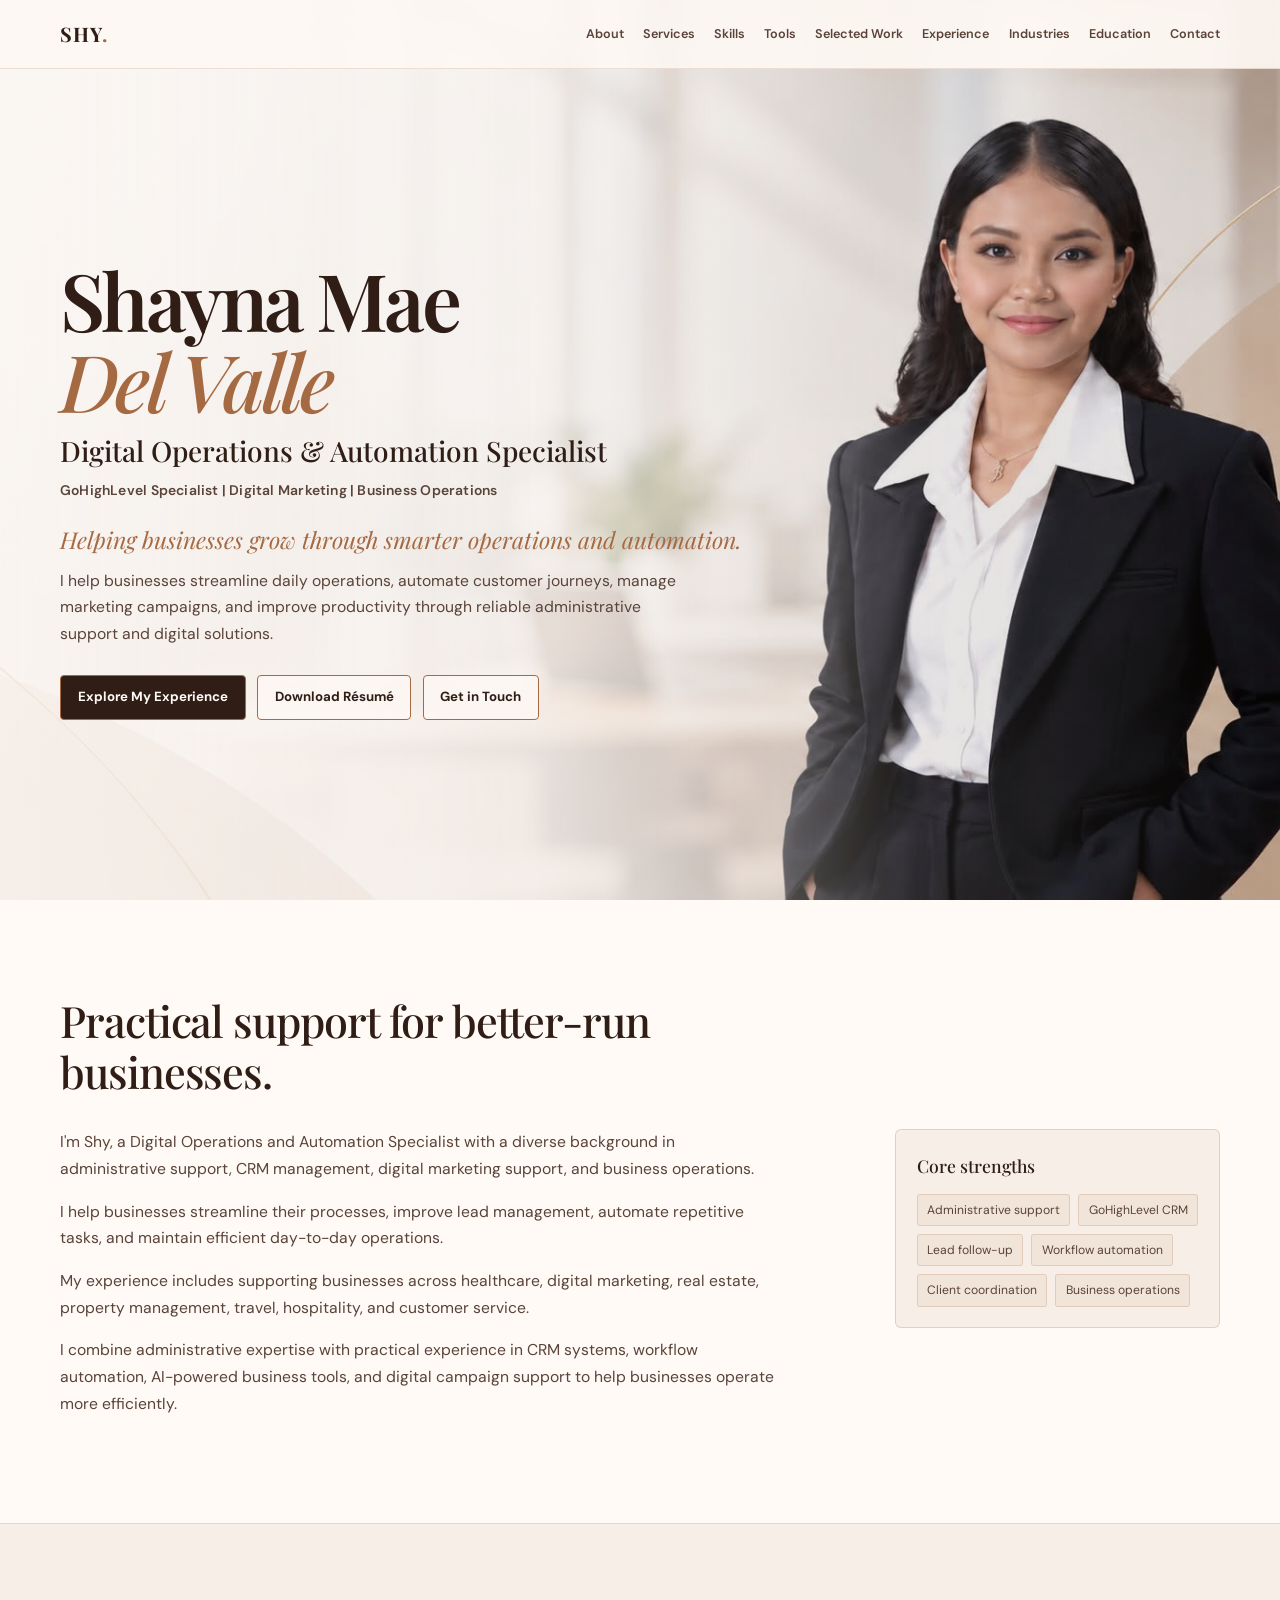
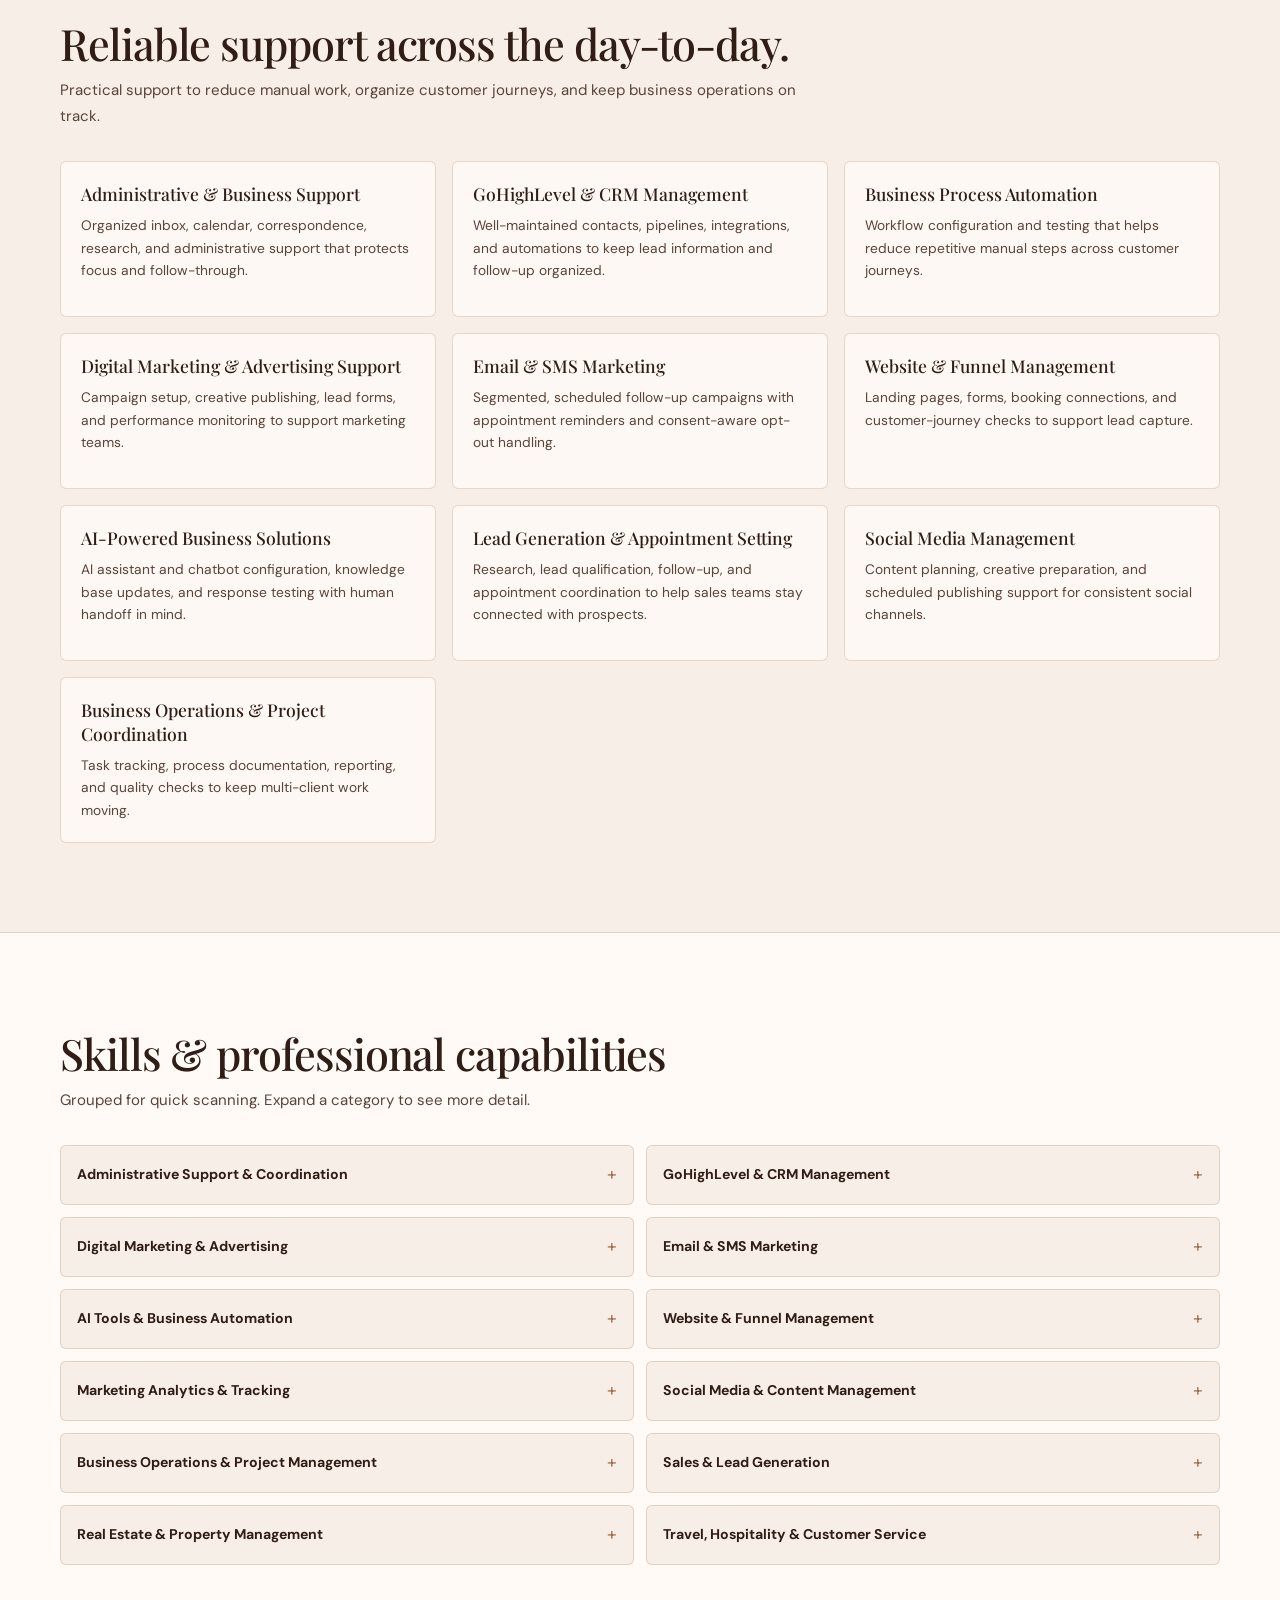
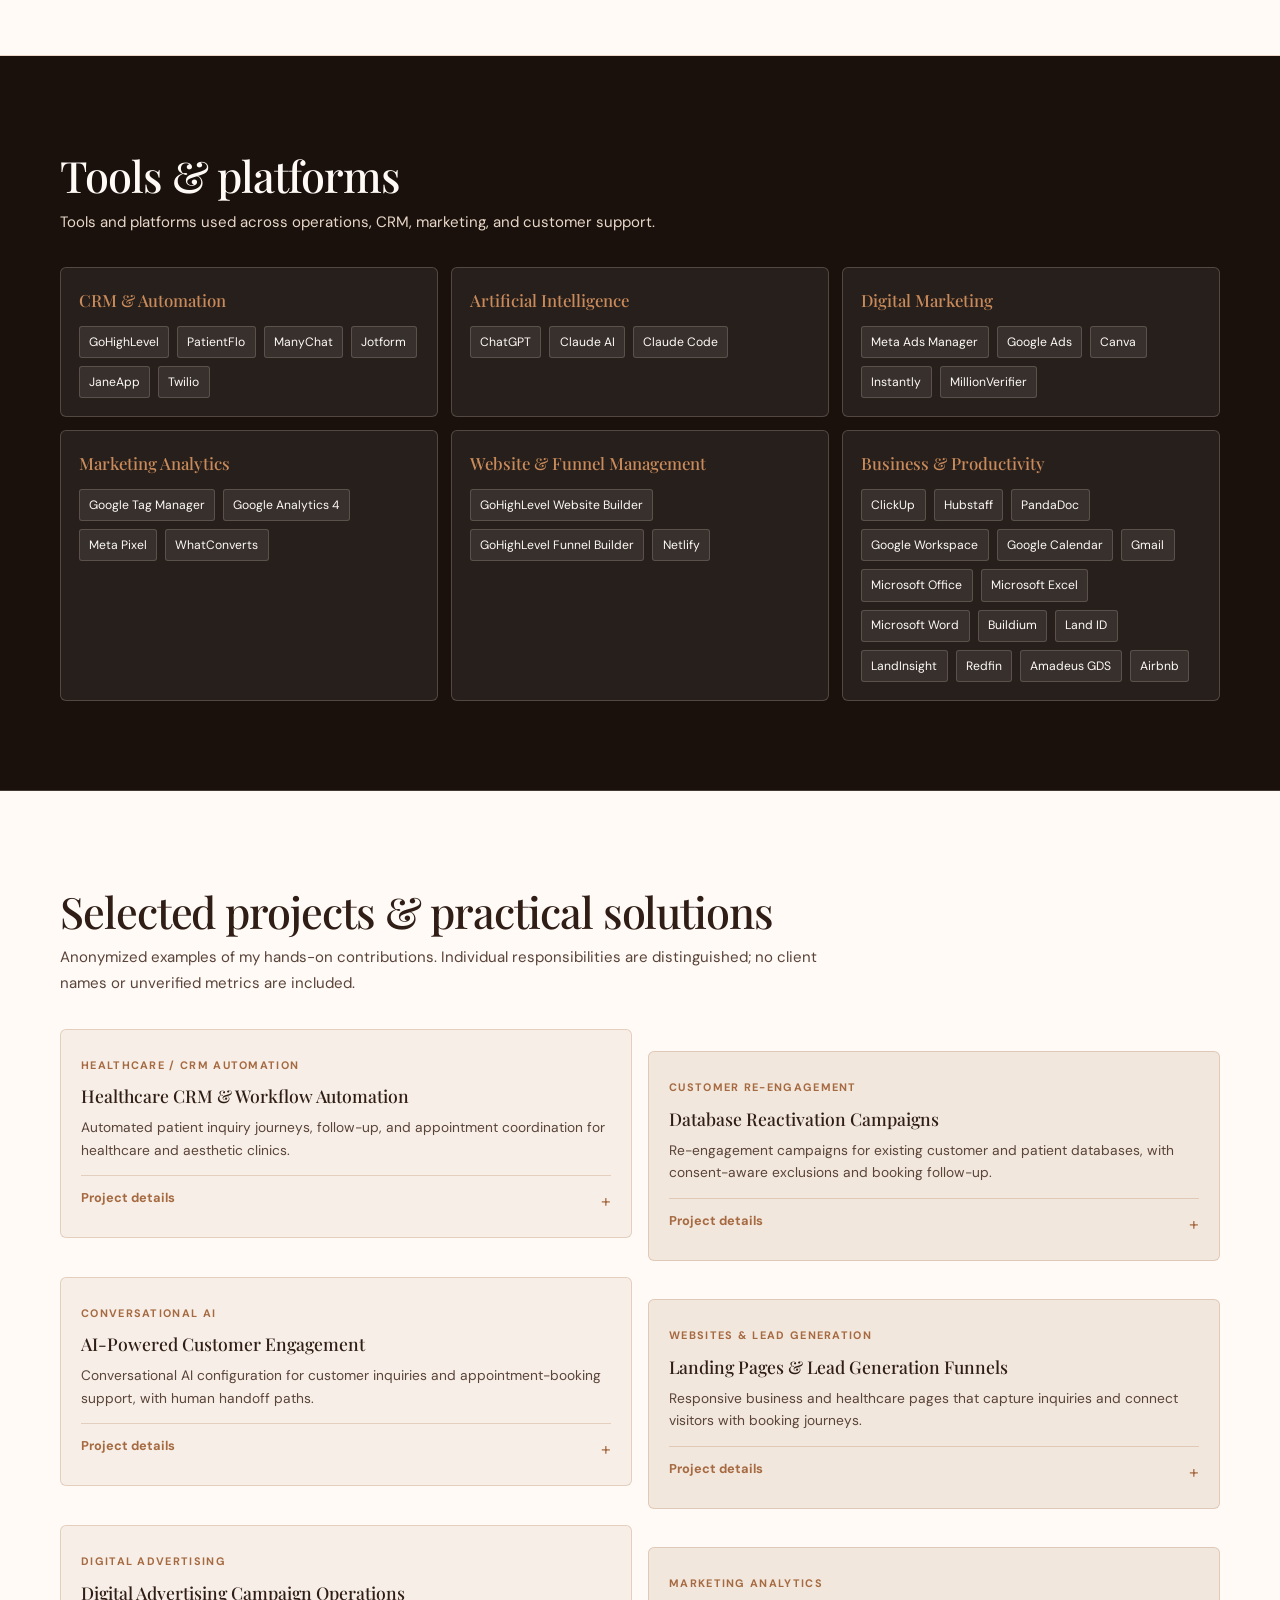
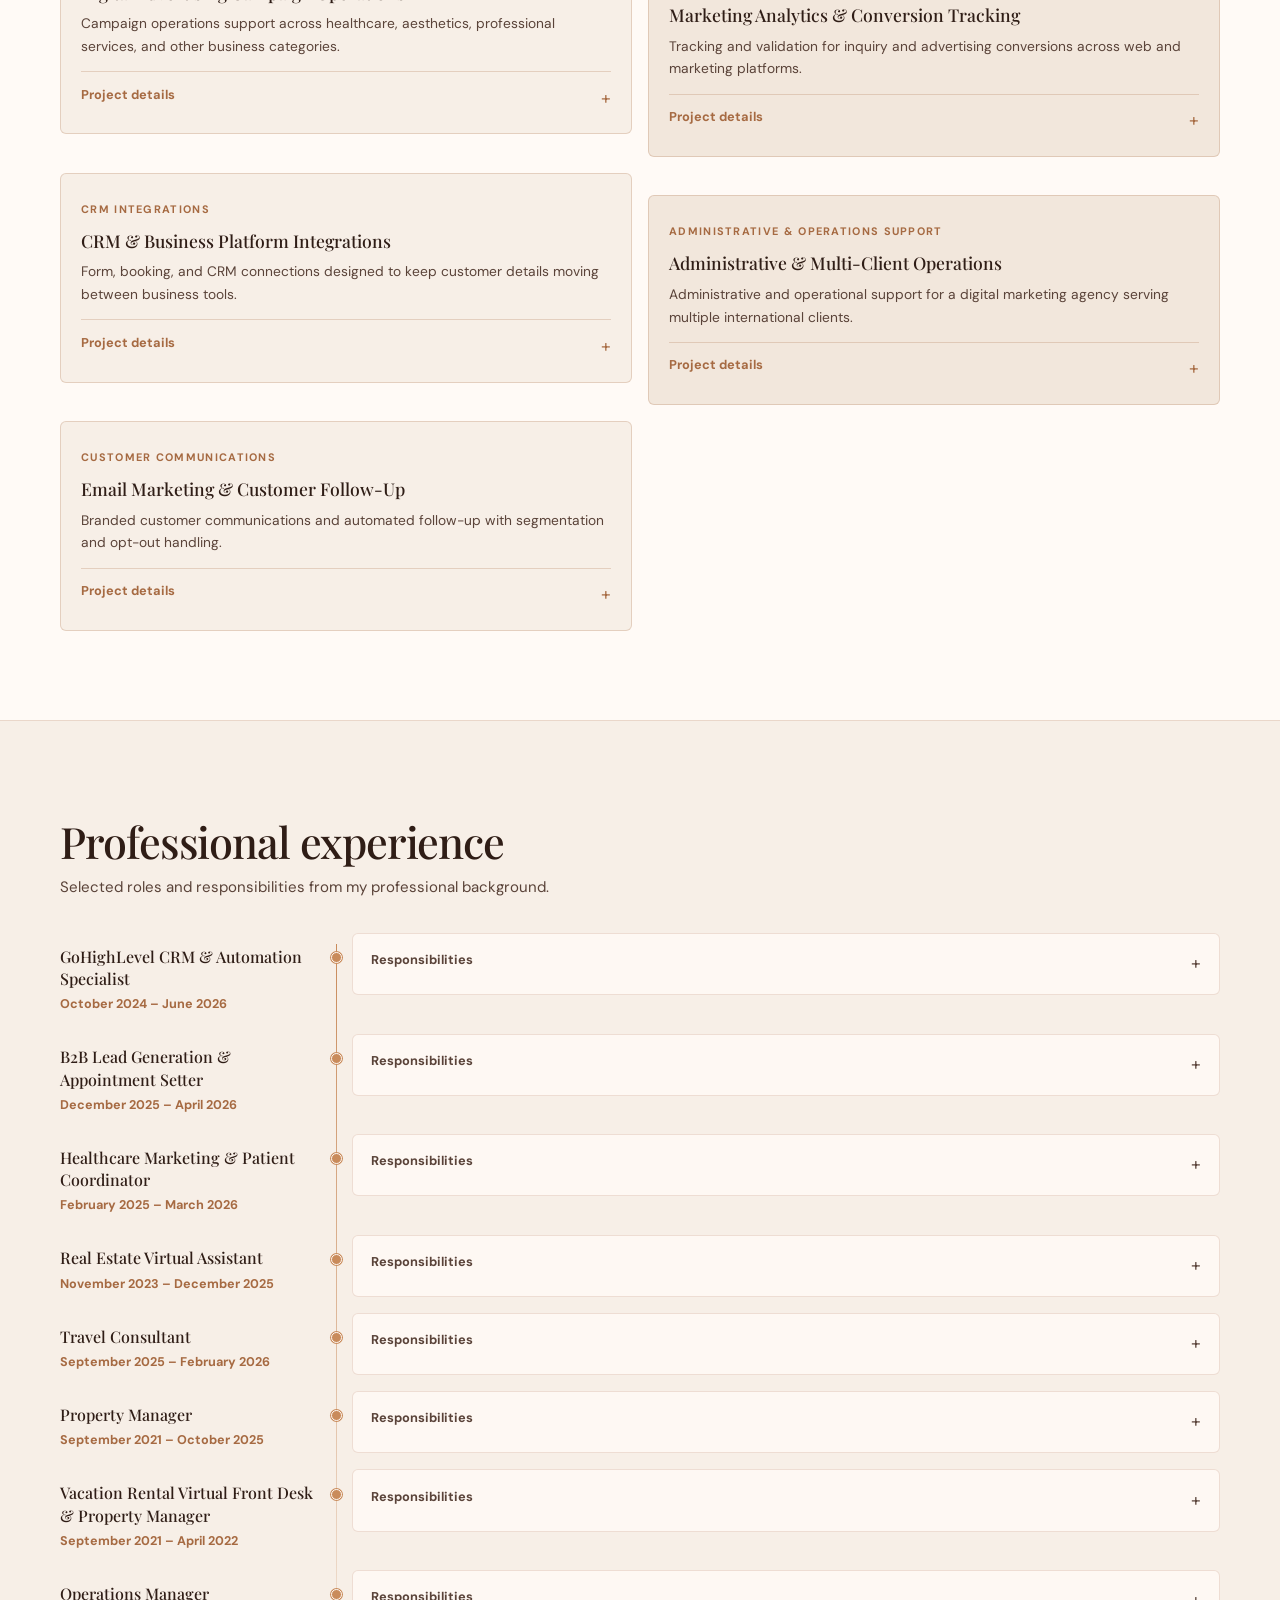
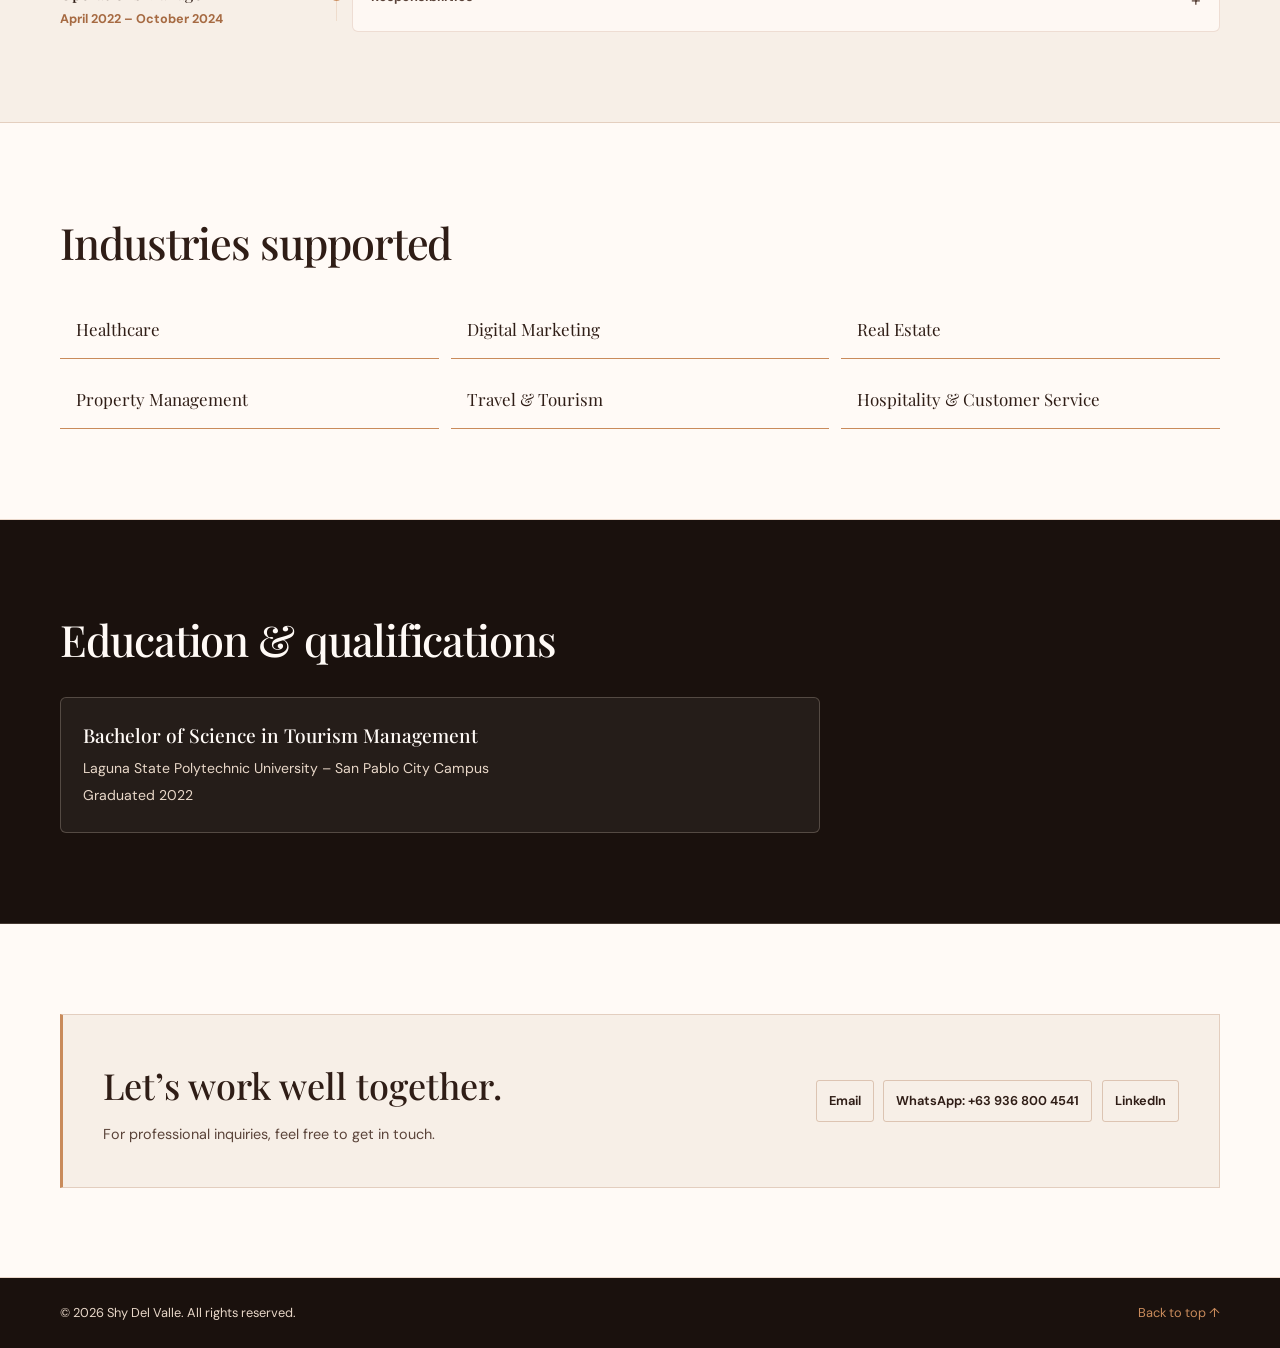
==== about.html @ bc43f256 "Add files via upload" ====
<!DOCTYPE html>
<html lang="en">
<head>
    <meta charset="UTF-8">
    <meta name="viewport" content="width=device-width, initial-scale=1.0">
    <title>About - Shayna Mae E. Del Valle</title>
    <meta http-equiv="refresh" content="0; url=index.html?from=about">
    <script>window.location.replace('index.html?from=about&t=' + Date.now());</script>
    <link rel="stylesheet" href="home.css">
    <link rel="stylesheet" href="https://cdnjs.cloudflare.com/ajax/libs/font-awesome/6.4.0/css/all.min.css">
</head>
<body>
    <!-- Background Pattern -->
    <div class="background-pattern"></div>

    <!-- Navigation Bar -->
    <nav class="navbar">
        <div class="nav-container">
            <div class="nav-logo">
                <i class="fas fa-briefcase"></i> Shayna Mae Del Valle
            </div>
            <ul class="nav-menu">
                <li><a href="index.html" class="nav-link">Home</a></li>
                <li><a href="about.html" class="nav-link active">About</a></li>
                <li><a href="skills.html" class="nav-link">Skills</a></li>
                <li><a href="education.html" class="nav-link">Education</a></li>
                <li><a href="work.html" class="nav-link">Work</a></li>
                <li><a href="experience.html" class="nav-link">Experience</a></li>
                <li><a href="contact.html" class="nav-link">Contact</a></li>
            </ul>
        </div>
    </nav>

    <!-- ===== ABOUT SECTION ===== -->
    <section class="about page-section">
        <div class="container">
            <div class="section-header">
                <h2>About Me</h2>
                <p class="section-subtitle">Professional Background & Expertise</p>
            </div>

            <div class="about-content">
                <div class="about-text">
                    <p class="about-intro">
                        Highly organized and results-driven Virtual Assistant with <strong>6+ years of experience</strong> supporting businesses across multiple industries. I specialize in administrative support, lead generation, appointment setting, CRM management, customer service, and workflow automation.
                    </p>
                    
                    <div class="about-details">
                        <h3>Industries & Experience</h3>
                        <ul class="industries-list">
                            <li><i class="fas fa-check"></i> Healthcare</li>
                            <li><i class="fas fa-check"></i> Real Estate</li>
                            <li><i class="fas fa-check"></i> Marketing</li>
                            <li><i class="fas fa-check"></i> Property Management</li>
                            <li><i class="fas fa-check"></i> Travel & Tourism</li>
                        </ul>

                        <h3>Core Strengths</h3>
                        <ul class="strengths-list">
                            <li><i class="fas fa-star"></i> Administrative Support & Organization</li>
                            <li><i class="fas fa-star"></i> Lead Generation & Appointment Setting</li>
                            <li><i class="fas fa-star"></i> CRM Management & Database Administration</li>
                            <li><i class="fas fa-star"></i> Workflow Automation & Process Optimization</li>
                            <li><i class="fas fa-star"></i> Customer Service & Client Coordination</li>
                            <li><i class="fas fa-star"></i> Project Management & Timelines</li>
                        </ul>
                    </div>

                    <p class="about-closing">
                        Skilled at managing multiple projects simultaneously, maintaining accurate records, and providing exceptional client support in fast-paced remote environments. I'm dedicated to helping businesses streamline operations and achieve their goals.
                    </p>
                </div>
            </div>
        </div>
    </section>

    <script>
        // Set active nav link based on current page
        function setActiveNav() {
            const currentPage = window.location.pathname.split('/').pop();
            document.querySelectorAll('.nav-link').forEach(link => {
                link.classList.remove('active');
                if (link.getAttribute('href') === currentPage) {
                    link.classList.add('active');
                }
            });
        }
        setActiveNav();
    </script>
</body>
</html>
---- home.css ----
/* ===== Global Styles ===== */
:root {
    --brown: #a66a42;
    --brown-soft: #c98b5b;
    --dark-brown: #2f1d16;
    --dark-brown-deep: #1a110d;
    --panel: rgba(47, 29, 22, 0.84);
    --panel-light: rgba(71, 45, 35, 0.8);
    --white: #ffffff;
    --text: #fffaf6;
    --muted: #e8d7c8;
    --line: rgba(201, 139, 91, 0.35);
    --text-dark: #2c1d17;
    --text-soft: #5a4339;
}

* {
    margin: 0;
    padding: 0;
    box-sizing: border-box;
}

html {
    scroll-behavior: smooth;
}

body {
    font-family: 'Segoe UI', Tahoma, Geneva, Verdana, sans-serif;
    background-color: var(--dark-brown-deep);
    color: var(--text);
    overflow-x: hidden;
    min-height: 100vh;
    position: relative;
    isolation: isolate;
}

body::before {
    content: '';
    position: fixed;
    inset: 0;
    z-index: -1;
    pointer-events: none;
    background-image: linear-gradient(rgba(32, 20, 16, 0.45), rgba(32, 20, 16, 0.45)), url('images/VA PIC.png');
    background-repeat: no-repeat, no-repeat;
    background-position: center center, center center;
    background-size: cover, cover;
}

.container {
    max-width: 1200px;
    margin: 0 auto;
    padding: 0 2rem;
}

/* ===== Section Header ===== */
.section-header {
    text-align: center;
    margin-bottom: 3rem;
}

.section-header h2 {
    font-size: 2.5rem;
    color: var(--text-dark);
    margin-bottom: 0.5rem;
    font-weight: 700;
}

.section-kicker {
    display: block;
    margin-bottom: 0.65rem;
    color: var(--brown);
    font-size: 0.78rem;
    font-weight: 700;
    line-height: 1;
    text-transform: uppercase;
}

.section-subtitle {
    font-size: 1.1rem;
    color: var(--text-soft);
    font-weight: 400;
}

/* ===== Hero Section ===== */
.hero {
    min-height: 100vh;
    display: flex;
    align-items: center;
    justify-content: center;
    padding: 6rem 2rem 2rem;
    position: relative;
}

.hero-container {
    max-width: 1200px;
    width: 100%;
    position: relative;
    display: grid;
    grid-template-columns: 1fr 1fr;
    gap: 4rem;
    align-items: center;
}

.hero-content {
    display: flex;
    flex-direction: column;
    gap: 1.5rem;
}

.hero-content h2 {
    font-size: 4.3rem;
    color: var(--white);
    font-weight: 500;
}

.hero-content h1 {
    font-size: 6.2rem;
    font-weight: 700;
    line-height: 1.15;
    color: var(--white);
}

.job-title {
    font-size: 3.5rem;
    color: var(--brown-soft);
    font-family: Georgia, 'Times New Roman', serif;
    font-weight: 700;
    letter-spacing: 0.01em;
    margin-top: -0.5rem;
}

.highlight {
    color: #472604;
}

.subtitle {
    font-size: 2.4rem;
    color: var(--muted);
    font-family: Georgia, 'Times New Roman', serif;
    font-weight: 500;
    line-height: 1.55;
}

.highlight-text {
    color: var(--white);
    font-weight: 600;
}

/* ===== Button ===== */
.btn-about {
    padding: 0.9rem 2.5rem;
    background: var(--brown);
    color: var(--white);
    border: none;
    border-radius: 50px;
    font-size: 1rem;
    font-weight: 600;
    cursor: pointer;
    width: fit-content;
    transition: all 0.3s ease;
    box-shadow: 0 4px 15px rgba(79, 50, 36, 0.25);
}

.btn-about:hover {
    background: var(--dark-brown);
    transform: translateY(-3px);
    box-shadow: 0 6px 20px rgba(79, 50, 36, 0.35);
}

.btn-about::after {
    content: ' \2192';
    margin-left: 0.5rem;
}

.btn-submit {
    padding: 0.9rem 2.5rem;
    background: var(--brown);
    color: var(--white);
    border: none;
    border-radius: 50px;
    font-size: 1rem;
    font-weight: 600;
    cursor: pointer;
    transition: all 0.3s ease;
    box-shadow: 0 4px 15px rgba(79, 50, 36, 0.25);
    width: 100%;
}

.btn-submit:hover {
    background: var(--dark-brown);
    transform: translateY(-3px);
    box-shadow: 0 6px 20px rgba(79, 50, 36, 0.35);
}

/* ===== Social Links ===== */
.social-links {
    display: flex;
    align-items: center;
    justify-content: center;
    gap: 1.25rem;
}

.social-icon {
    width: 4rem;
    height: 4rem;
    background: var(--brown);
    border: 1px solid var(--brown-soft);
    border-radius: 50%;
    display: flex;
    align-items: center;
    justify-content: center;
    color: var(--white);
    text-decoration: none;
    transition: transform 0.2s ease, background-color 0.2s ease, box-shadow 0.2s ease;
    font-size: 1.4rem;
    box-shadow: 0 4px 14px rgba(47, 29, 22, 0.2);
}

.social-icon:hover {
    color: var(--white);
    background: var(--dark-brown);
    transform: translateY(-2px) scale(1.06);
    box-shadow: 0 7px 18px rgba(47, 29, 22, 0.3);
}

.social-icon:focus-visible {
    outline: 3px solid var(--brown-soft);
    outline-offset: 4px;
}

.hero-content h2,
.hero-content h1,
.subtitle {
    color: var(--text);
}

.job-title {
    color: #472604;
}

.highlight-text {
    color: var(--white);
}

.btn-about,
.btn-submit {
    background: var(--brown);
}

.btn-about:hover,
.btn-submit:hover {
    background: var(--dark-brown);
}

@keyframes hero-text-reveal {
    from {
        opacity: 0;
        transform: translateY(14px);
    }

    to {
        opacity: 1;
        transform: translateY(0);
    }
}

.hero-content > * {
    animation: hero-text-reveal 0.55s ease both;
}

.hero-content > *:nth-child(2) { animation-delay: 0.06s; }
.hero-content > *:nth-child(3) { animation-delay: 0.12s; }
.hero-content > *:nth-child(4) { animation-delay: 0.18s; }
.hero-content > *:nth-child(5) { animation-delay: 0.24s; }
.hero-content > *:nth-child(6) { animation-delay: 0.3s; }

.motion-ready .reveal-item {
    opacity: 0;
    transform: translateY(14px);
    transition: opacity 0.48s ease, transform 0.48s ease;
    transition-delay: var(--reveal-delay, 0ms);
}

.motion-ready .reveal-item.is-visible {
    opacity: 1;
    transform: translateY(0);
}

/* ===== Page Section Styling ===== */
.page-section {
    padding-top: 8rem;
    padding-bottom: 5rem;
}

/* ===== About Section ===== */
.about {
    padding: 5rem 0;
    background-color: #fff;
}

.about-content {
    display: grid;
    grid-template-columns: 1fr;
}

.about-text p {
    font-size: 1.05rem;
    line-height: 1.8;
    color: #555;
    margin-bottom: 1.5rem;
}

.about-intro {
    font-size: 1.15rem !important;
    color: #333 !important;
    font-weight: 500 !important;
}

.about-details h3 {
    font-size: 1.3rem;
    color: #333;
    margin-bottom: 1rem;
    margin-top: 1.5rem;
    font-weight: 600;
}

.industries-list,
.strengths-list {
    list-style: none;
    display: grid;
    grid-template-columns: repeat(auto-fit, minmax(250px, 1fr));
    gap: 1rem;
}

.industries-list li,
.strengths-list li {
    font-size: 1rem;
    color: #555;
    display: flex;
    align-items: center;
    gap: 0.75rem;
}

.industries-list i,
.strengths-list i {
    color: #6366f1;
    font-size: 1.1rem;
}

.about-closing {
    font-size: 1.05rem !important;
    color: #555 !important;
    margin-top: 1.5rem !important;
}

/* ===== Skills Section ===== */
.skills {
    padding: 5rem 0;
    background-color: #f8f9fa;
}

.skills-grid {
    display: grid;
    grid-template-columns: repeat(auto-fit, minmax(280px, 1fr));
    gap: 2rem;
}

.skill-card {
    background: white;
    padding: 2rem;
    border-radius: 10px;
    box-shadow: 0 4px 15px rgba(0, 0, 0, 0.08);
    transition: all 0.3s ease;
    text-align: center;
}

.skill-card:hover {
    transform: translateY(-5px);
    box-shadow: 0 8px 25px rgba(0, 0, 0, 0.15);
}

.skill-icon {
    font-size: 3rem;
    color: #6366f1;
    margin-bottom: 1rem;
}

.skill-card h3 {
    font-size: 1.2rem;
    color: #333;
    margin-bottom: 1rem;
    font-weight: 600;
}

.skill-card ul {
    list-style: none;
    text-align: left;
}

.skill-card li {
    font-size: 0.95rem;
    color: #666;
    padding: 0.4rem 0;
    border-bottom: 1px solid #e0e0e0;
}

.skill-card li:last-child {
    border-bottom: none;
}

/* ===== Education Section ===== */
.education {
    padding: 5rem 0;
    background-color: #fff;
}

.education-content {
    display: grid;
    grid-template-columns: 1fr;
    gap: 2rem;
}

.education-card {
    background: linear-gradient(135deg, #f5f7ff 0%, #fff 100%);
    padding: 2.5rem;
    border-radius: 10px;
    border-left: 5px solid #6366f1;
    box-shadow: 0 4px 15px rgba(0, 0, 0, 0.08);
    display: flex;
    gap: 2rem;
    align-items: flex-start;
}

.education-icon {
    font-size: 3rem;
    color: #6366f1;
    min-width: 60px;
    text-align: center;
}

.education-details h3 {
    font-size: 1.3rem;
    color: #333;
    margin-bottom: 0.5rem;
    font-weight: 600;
}

.education-institution {
    font-size: 1rem;
    color: #6366f1;
    font-weight: 500;
    margin-bottom: 0.3rem;
}

.education-year {
    font-size: 0.95rem;
    color: #999;
    font-style: italic;
}

/* ===== Work Section ===== */
.work {
    padding: 5rem 0;
    background-color: #f8f9fa;
}

.work-grid {
    display: grid;
    grid-template-columns: repeat(auto-fit, minmax(280px, 1fr));
    gap: 2rem;
}

.work-card {
    background: white;
    padding: 2rem;
    border-radius: 10px;
    box-shadow: 0 4px 15px rgba(0, 0, 0, 0.08);
    transition: all 0.3s ease;
    text-align: center;
}

.work-card:hover {
    transform: translateY(-5px);
    box-shadow: 0 8px 25px rgba(0, 0, 0, 0.15);
    border-top: 4px solid #6366f1;
}

.work-icon {
    font-size: 3rem;
    color: #ff9500;
    margin-bottom: 1rem;
}

.work-card h3 {
    font-size: 1.2rem;
    color: #333;
    margin-bottom: 1rem;
    font-weight: 600;
}

.work-card p {
    font-size: 0.95rem;
    color: #666;
    line-height: 1.6;
}

/* ===== Experience Section ===== */
.experience {
    padding: 5rem 0;
    background-color: #fff;
}

.timeline {
    position: relative;
    padding: 0;
}

.timeline::before {
    content: '';
    position: absolute;
    left: 50%;
    transform: translateX(-50%);
    width: 4px;
    height: 100%;
    background: linear-gradient(180deg, #6366f1 0%, #ff9500 100%);
    border-radius: 2px;
}

.timeline-item {
    margin-bottom: 2rem;
    display: grid;
    grid-template-columns: 1fr 1fr;
    gap: 2rem;
    position: relative;
}

.timeline-item:nth-child(even) .timeline-content {
    grid-column: 1;
}

.timeline-item:nth-child(odd) .timeline-content {
    grid-column: 2;
}

.timeline-marker {
    position: absolute;
    left: 50%;
    transform: translateX(-50%);
    width: 20px;
    height: 20px;
    background: white;
    border: 4px solid #6366f1;
    border-radius: 50%;
    top: 0;
    z-index: 10;
}

.timeline-content {
    padding: 1.5rem;
    background: #f8f9fa;
    border-radius: 8px;
    box-shadow: 0 4px 15px rgba(0, 0, 0, 0.08);
}

.timeline-content h3 {
    font-size: 1.2rem;
    color: #333;
    margin-bottom: 0.3rem;
    font-weight: 600;
}

.timeline-date {
    font-size: 0.9rem;
    color: #6366f1;
    font-weight: 600;
    margin-bottom: 1rem;
}

.timeline-content ul {
    list-style: none;
}

.timeline-content li {
    font-size: 0.95rem;
    color: #666;
    padding: 0.4rem 0 0.4rem 1.5rem;
    position: relative;
}

.timeline-content li::before {
    content: '\2022';
    position: absolute;
    left: 0;
    color: #6366f1;
    font-weight: bold;
}

/* ===== Contact Section ===== */
.contact {
    padding: 5rem 0;
    background-color: #f8f9fa;
}

.contact .section-header {
    max-width: 38rem;
    margin: 0 auto 2rem;
}

.contact-links {
    display: grid;
    gap: 1.5rem;
    max-width: 35rem;
    margin: 0 auto;
}

.contact-phone {
    display: grid;
    grid-template-columns: 3.25rem minmax(0, 1fr) auto;
    align-items: center;
    gap: 1rem;
    padding: 1rem 1.2rem;
    color: var(--text-dark);
    text-decoration: none;
    background: var(--white);
    border: 1px solid rgba(82, 53, 39, 0.16);
    border-radius: 0.5rem;
    transition: transform 0.2s ease, box-shadow 0.2s ease, border-color 0.2s ease;
}

.contact-phone:hover {
    transform: translateY(-2px);
    border-color: var(--brown-soft);
    box-shadow: 0 8px 22px rgba(47, 29, 22, 0.1);
}

.contact-phone:focus-visible {
    outline: 3px solid var(--brown-soft);
    outline-offset: 3px;
}

.contact-phone-icon {
    width: 3.25rem;
    height: 3.25rem;
    display: grid;
    place-items: center;
    color: var(--brown);
    background: rgba(166, 106, 66, 0.12);
    border-radius: 50%;
    font-size: 1.2rem;
}

.contact-phone-copy {
    display: grid;
    gap: 0.25rem;
    min-width: 0;
}

.contact-label {
    color: var(--text-soft);
    font-size: 0.82rem;
}

.contact-phone-copy strong {
    font-size: 1.15rem;
    overflow-wrap: anywhere;
}

.contact-phone-arrow {
    color: var(--brown);
}

.contact-links .social-links {
    gap: 1rem;
}

.contact-content {
    display: grid;
    grid-template-columns: 1fr 1fr;
    gap: 3rem;
}

.contact-info {
    display: flex;
    flex-direction: column;
    gap: 2rem;
}

.contact-item {
    display: flex;
    gap: 1.5rem;
    align-items: flex-start;
}

.contact-icon {
    font-size: 2rem;
    color: #6366f1;
    min-width: 50px;
    text-align: center;
}

.contact-details h3 {
    font-size: 1.1rem;
    color: #333;
    margin-bottom: 0.3rem;
    font-weight: 600;
}

.contact-details a,
.contact-details p {
    font-size: 0.95rem;
    color: #666;
    text-decoration: none;
    transition: color 0.3s ease;
}

.contact-details a:hover {
    color: #6366f1;
}

.contact-form h3 {
    font-size: 1.3rem;
    color: #333;
    margin-bottom: 1.5rem;
    font-weight: 600;
}

.form-group {
    margin-bottom: 1.5rem;
}

.form-group input,
.form-group textarea {
    width: 100%;
    padding: 0.9rem;
    border: 2px solid #e0e0e0;
    border-radius: 8px;
    font-size: 0.95rem;
    font-family: inherit;
    transition: border-color 0.3s ease;
}

.form-group input:focus,
.form-group textarea:focus {
    outline: none;
    border-color: #6366f1;
}

.form-group textarea {
    resize: vertical;
}

/* ===== Responsive Design ===== */
@media (max-width: 768px) {
    body {
        background-color: var(--dark-brown-deep);
    }

    body::before {
        background-position: center center, 74% center;
    }

    .hero-container {
        grid-template-columns: 1fr;
        gap: 2rem;
        padding-top: 3rem;
    }

    .hero-content h1 {
        font-size: 2.5rem;
    }

    .hero-content h2 {
        font-size: 1.5rem;
    }

    .job-title {
        font-size: 1.2rem;
    }

    .subtitle {
        font-size: 1rem;
    }

    .section-header h2 {
        font-size: 2rem;
    }

    .skills-grid {
        grid-template-columns: 1fr;
    }

    .work-grid {
        grid-template-columns: 1fr;
    }

    .timeline::before {
        left: 20px;
    }

    .timeline-item {
        grid-template-columns: 1fr;
    }

    .timeline-item .timeline-content {
        grid-column: 1;
        margin-left: 50px;
    }

    .timeline-marker {
        left: 20px;
    }

    .contact-content {
        grid-template-columns: 1fr;
    }
}

@media (max-width: 480px) {
    .hero {
        align-items: flex-end;
        min-height: 100svh;
        padding: 10rem 1rem 2rem;
    }

    .hero-content h1 {
        font-size: 2rem;
    }

    .hero-content h2 {
        font-size: 1.2rem;
    }

    .job-title {
        font-size: 1rem;
    }

    .subtitle {
        font-size: 0.95rem;
    }

    .btn-about {
        padding: 0.7rem 1.8rem;
        font-size: 0.9rem;
    }

    .container {
        padding: 0 1rem;
    }

    .section-header h2 {
        font-size: 1.7rem;
    }

    .section-header {
        margin-bottom: 2rem;
    }

    .skill-card,
    .work-card {
        padding: 1.5rem;
    }

    .education-card {
        flex-direction: column;
        padding: 1.5rem;
    }
}

/* ===== Shared Home Palette ===== */
.about,
.skills,
.education,
.work,
.experience,
.contact {
    background: linear-gradient(135deg, rgba(255, 255, 255, 0.96), rgba(246, 238, 230, 0.94));
    min-height: 100vh;
}

.section-header h2,
.about-details h3,
.skill-card h3,
.education-details h3,
.work-card h3,
.timeline-content h3,
.contact-details h3,
.contact-form h3 {
    color: var(--text-dark);
}

.section-subtitle,
.about-text p,
.about-closing,
.skill-card li,
.work-card p,
.timeline-content li,
.contact-details a,
.contact-details p {
    color: var(--text-soft);
}

.about-intro {
    color: var(--text-dark) !important;
}

.industries-list li,
.strengths-list li,
.about-closing {
    color: var(--text-soft) !important;
}

.industries-list i,
.strengths-list i,
.skill-icon,
.education-icon,
.work-icon,
.contact-icon,
.timeline-date {
    color: var(--brown);
}

.skill-card,
.work-card,
.timeline-content {
    background: var(--white);
    border: 1px solid rgba(82, 53, 39, 0.08);
    box-shadow: 0 14px 35px rgba(47, 29, 22, 0.12);
}

.skill-card li {
    border-bottom-color: rgba(82, 53, 39, 0.1);
}

.education-card {
    background: var(--white);
    border-left-color: var(--brown);
    border-top: 1px solid rgba(82, 53, 39, 0.08);
    border-right: 1px solid rgba(82, 53, 39, 0.08);
    border-bottom: 1px solid rgba(82, 53, 39, 0.08);
    box-shadow: 0 14px 35px rgba(47, 29, 22, 0.12);
}

.education-institution {
    color: var(--brown);
}

.education-year {
    color: var(--text-soft);
}

.work-card:hover {
    border-top-color: var(--brown);
}

.timeline::before {
    background: linear-gradient(180deg, var(--brown) 0%, var(--dark-brown) 100%);
}

.timeline-marker {
    background: var(--white);
    border-color: var(--brown);
}

.contact-details a:hover {
    color: var(--brown);
}

.form-group input,
.form-group textarea {
    background: rgba(255, 255, 255, 0.9);
    color: var(--text-dark);
    border-color: rgba(82, 53, 39, 0.15);
}

.form-group input::placeholder,
.form-group textarea::placeholder {
    color: #7a5f52;
}

.form-group input:focus,
.form-group textarea:focus {
    border-color: var(--brown);
}

/* ===== Mobile Layout Fixes ===== */
@media (max-width: 768px) {
    body {
        overflow-x: hidden;
    }

    .hero {
        min-height: 100svh;
        padding: 3rem 1rem 2rem;
        align-items: center;
    }

    .hero-container {
        gap: 1rem;
    }

    .hero-content {
        gap: 0.8rem;
        min-width: 0;
    }

    .hero-content h2 {
        font-size: clamp(1.25rem, 6vw, 1.75rem);
    }

    .hero-content h1 {
        font-size: clamp(2.5rem, 15vw, 4.5rem);
        line-height: 1;
        overflow-wrap: anywhere;
    }

    .job-title {
        font-size: clamp(1.15rem, 6vw, 1.8rem);
        line-height: 1.2;
    }

    .subtitle {
        font-size: clamp(1rem, 4.5vw, 1.3rem);
        line-height: 1.45;
        overflow-wrap: anywhere;
    }

    .page-section,
    .about,
    .skills,
    .education,
    .work,
    .experience,
    .contact {
        padding-top: 4rem;
        padding-bottom: 3rem;
    }

    .section-header {
        margin-bottom: 2rem;
    }

    .section-header h2 {
        font-size: clamp(1.7rem, 8vw, 2.4rem);
        line-height: 1.15;
    }

    .section-header {
        margin-bottom: 1.5rem;
    }

    .section-kicker {
        margin-bottom: 0.55rem;
    }

    .section-subtitle {
        font-size: 1rem;
    }

    .container {
        width: 100%;
        padding: 0 1rem;
    }

    .industries-list,
    .strengths-list,
    .skills-grid,
    .work-grid {
        grid-template-columns: 1fr;
    }

    .skills-grid,
    .work-grid {
        gap: 1rem;
    }

    .skill-card,
    .work-card,
    .education-card,
    .timeline-content {
        padding: 1.25rem;
    }

    .skill-card,
    .work-card {
        text-align: left;
    }

    .skill-icon,
    .work-icon {
        margin-bottom: 0.65rem;
        font-size: 2.25rem;
    }

    .skill-card h3,
    .work-card h3,
    .education-details h3,
    .timeline-content h3 {
        overflow-wrap: anywhere;
    }

    .education-card {
        flex-direction: column;
        gap: 1rem;
    }

    .education-icon {
        min-width: 0;
    }

    .timeline::before {
        left: 0.65rem;
    }

    .timeline-item,
    .timeline-item:nth-child(even),
    .timeline-item:nth-child(odd) {
        display: block;
        margin-bottom: 1.5rem;
    }

    .timeline-item .timeline-content,
    .timeline-item:nth-child(even) .timeline-content,
    .timeline-item:nth-child(odd) .timeline-content {
        margin-left: 2rem;
        width: calc(100% - 2rem);
    }

    .timeline-marker {
        left: 0.65rem;
        width: 1rem;
        height: 1rem;
        border-width: 3px;
    }

    .contact-content {
        gap: 2rem;
    }

    .contact-phone {
        gap: 0.75rem;
        padding: 0.85rem;
    }

    .contact-phone-copy strong {
        font-size: 1.05rem;
    }

    .contact-item {
        gap: 1rem;
    }

    .contact-details a,
    .contact-details p,
    .education-institution {
        overflow-wrap: anywhere;
    }

}

@media (prefers-reduced-motion: reduce) {
    html {
        scroll-behavior: auto;
    }

    *,
    *::before,
    *::after {
        animation-duration: 0.01ms !important;
        animation-iteration-count: 1 !important;
        scroll-behavior: auto !important;
        transition-duration: 0.01ms !important;
    }

    .motion-ready .reveal-item {
        opacity: 1;
        transform: none;
    }
}

@media (max-width: 380px) {
    .hero {
        padding-left: 0.85rem;
        padding-right: 0.85rem;
    }

    .hero-content h1 {
        font-size: 2.4rem;
    }
}
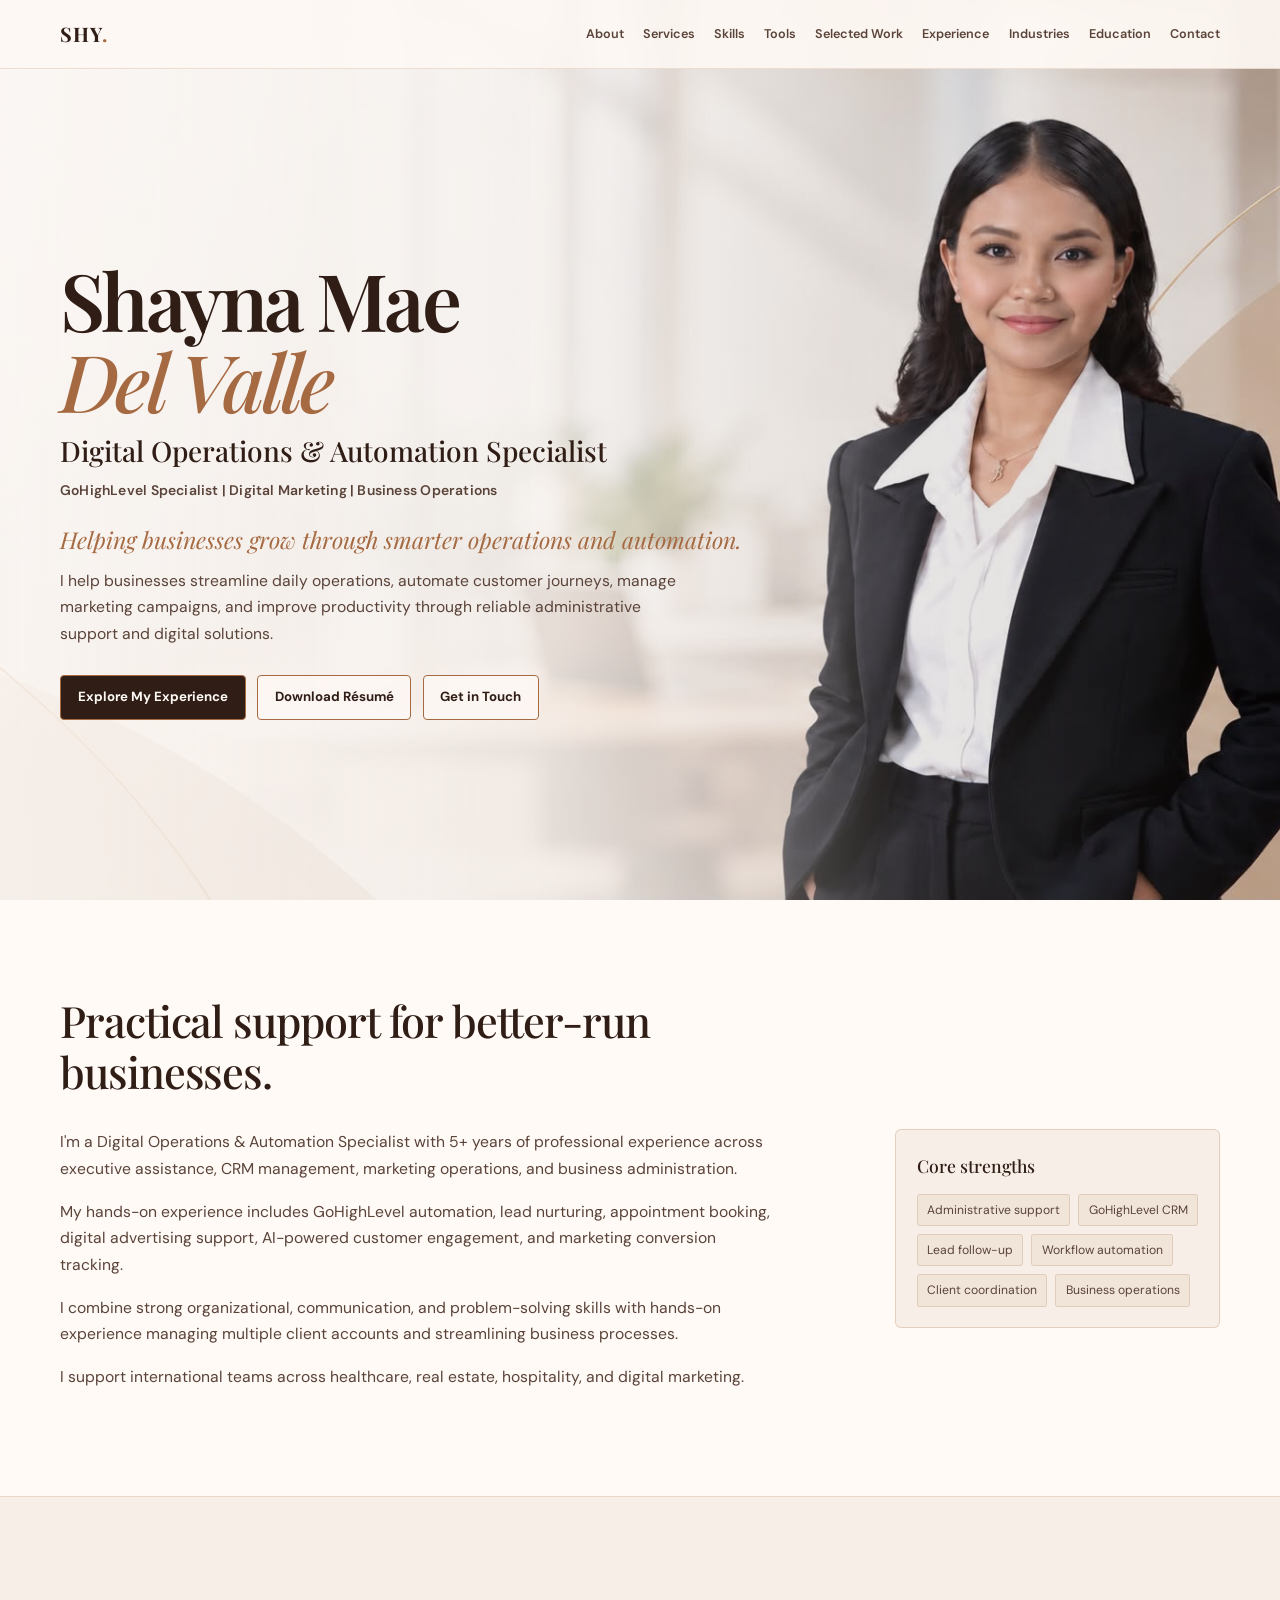
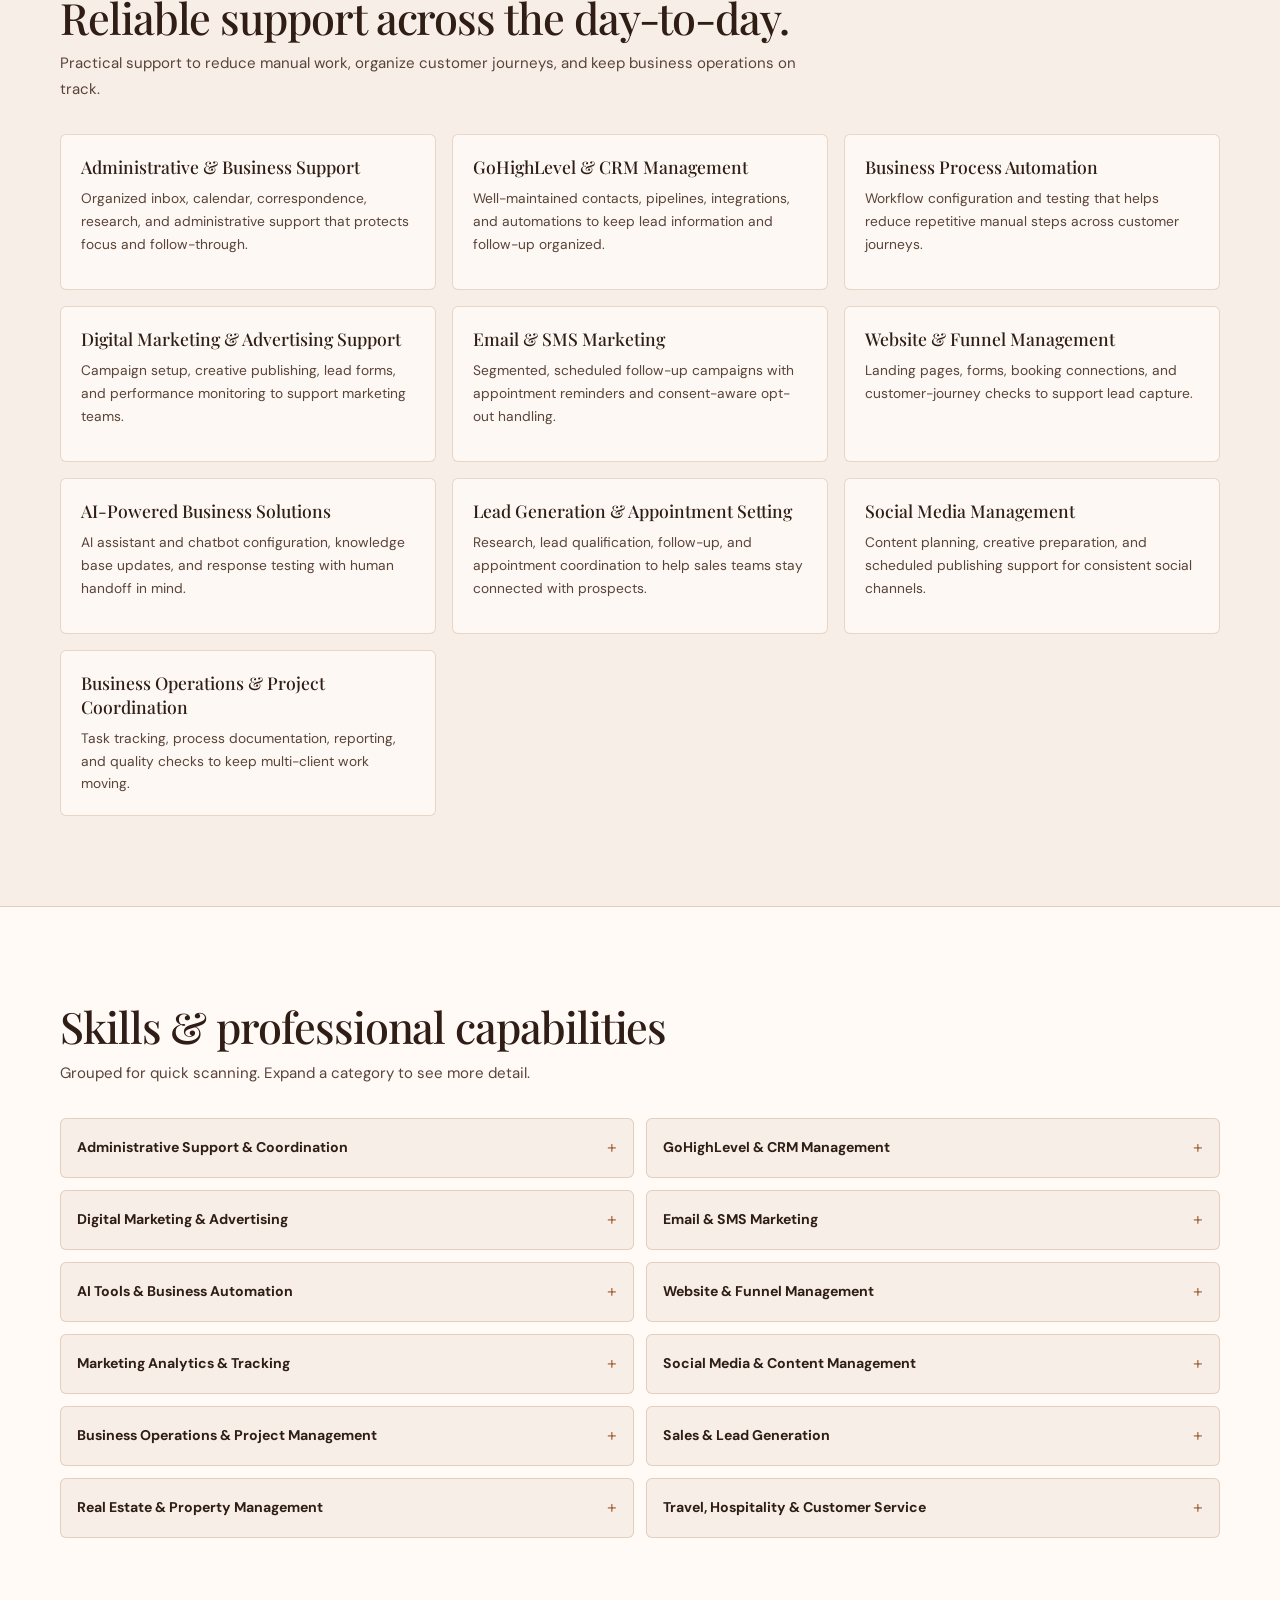
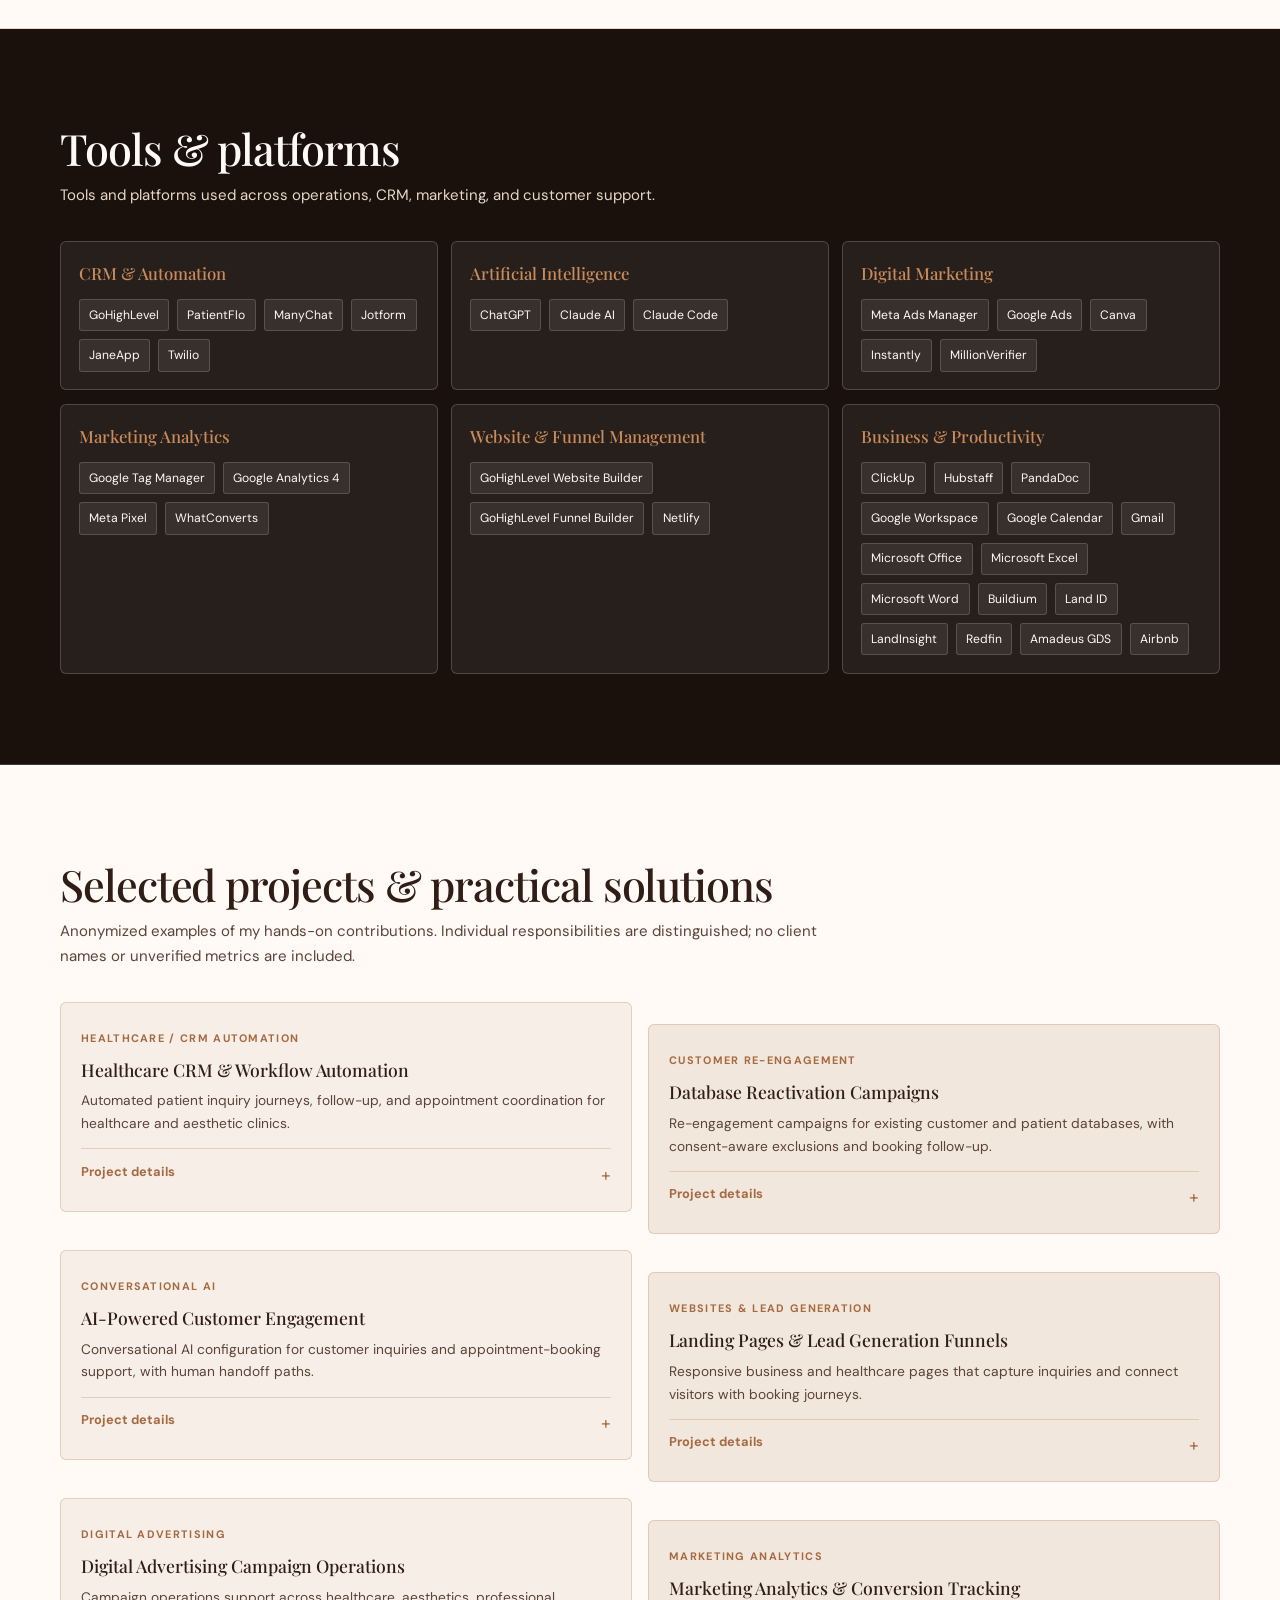
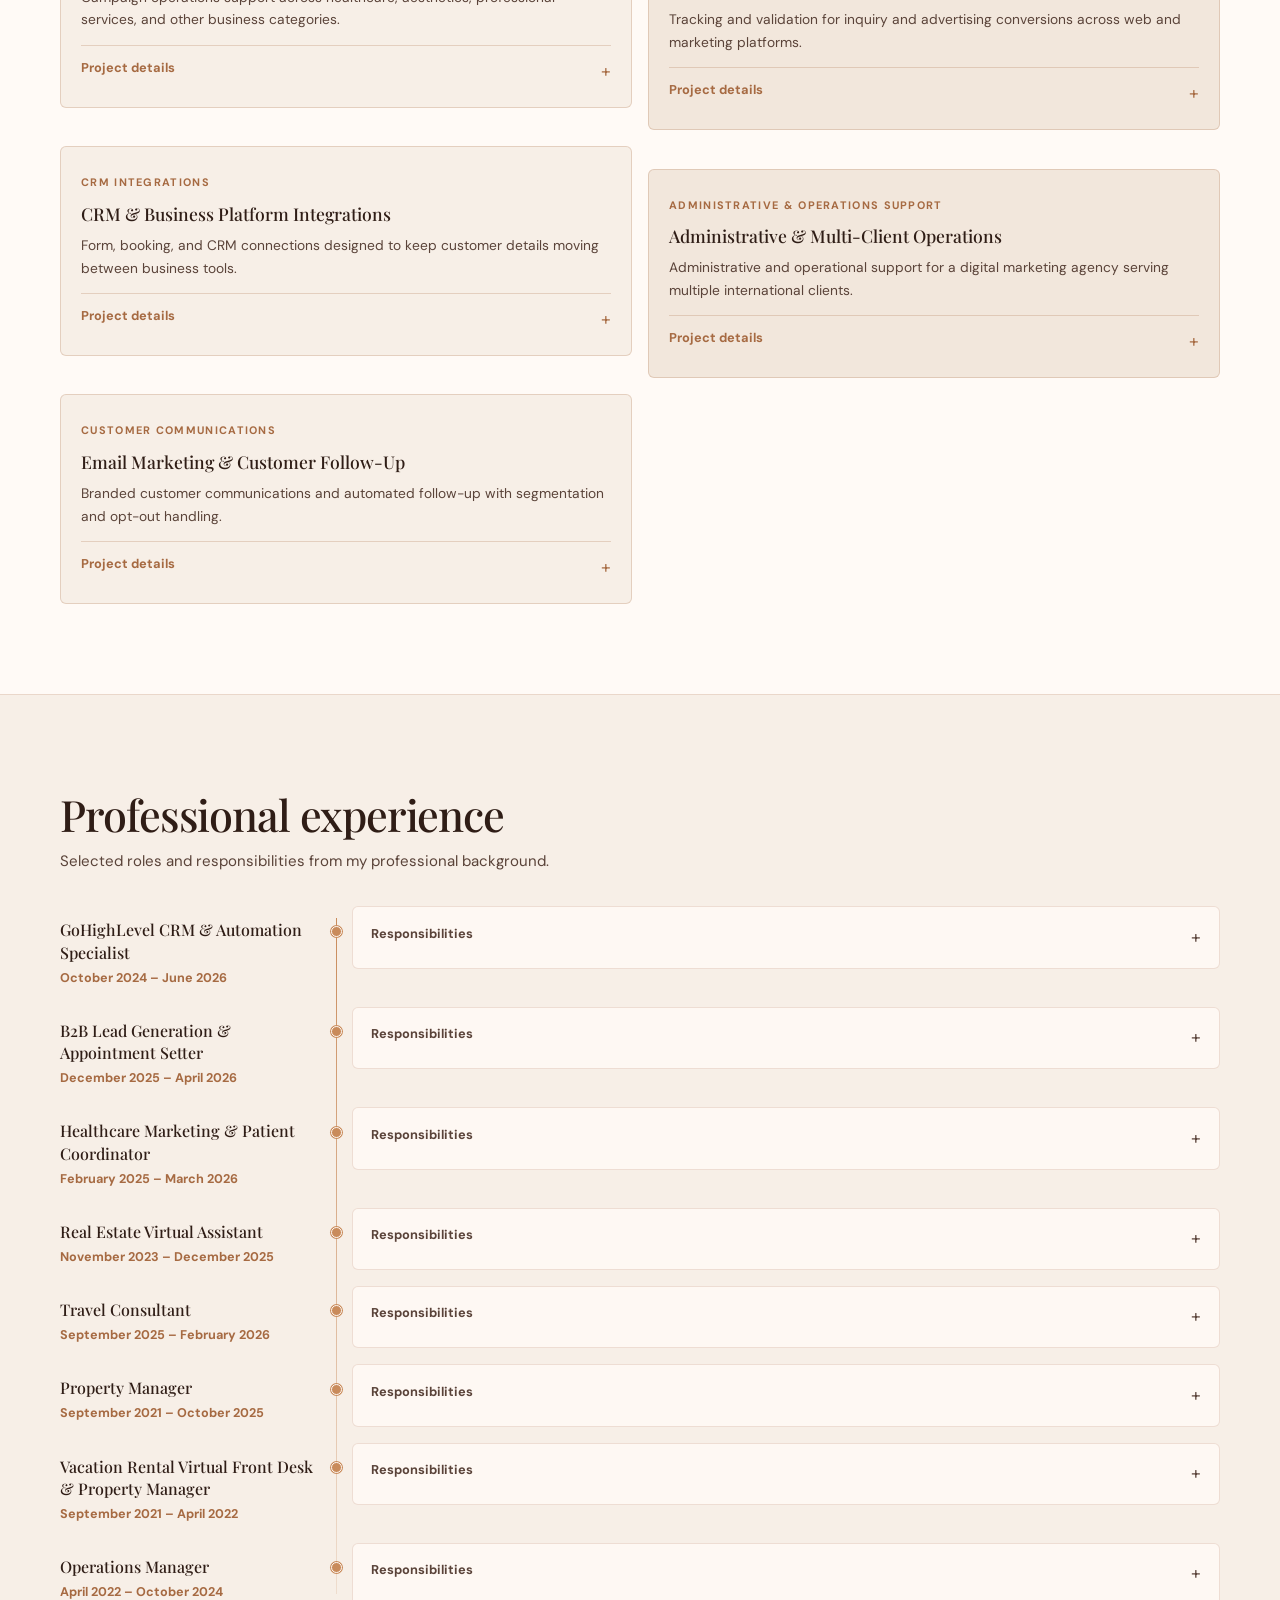
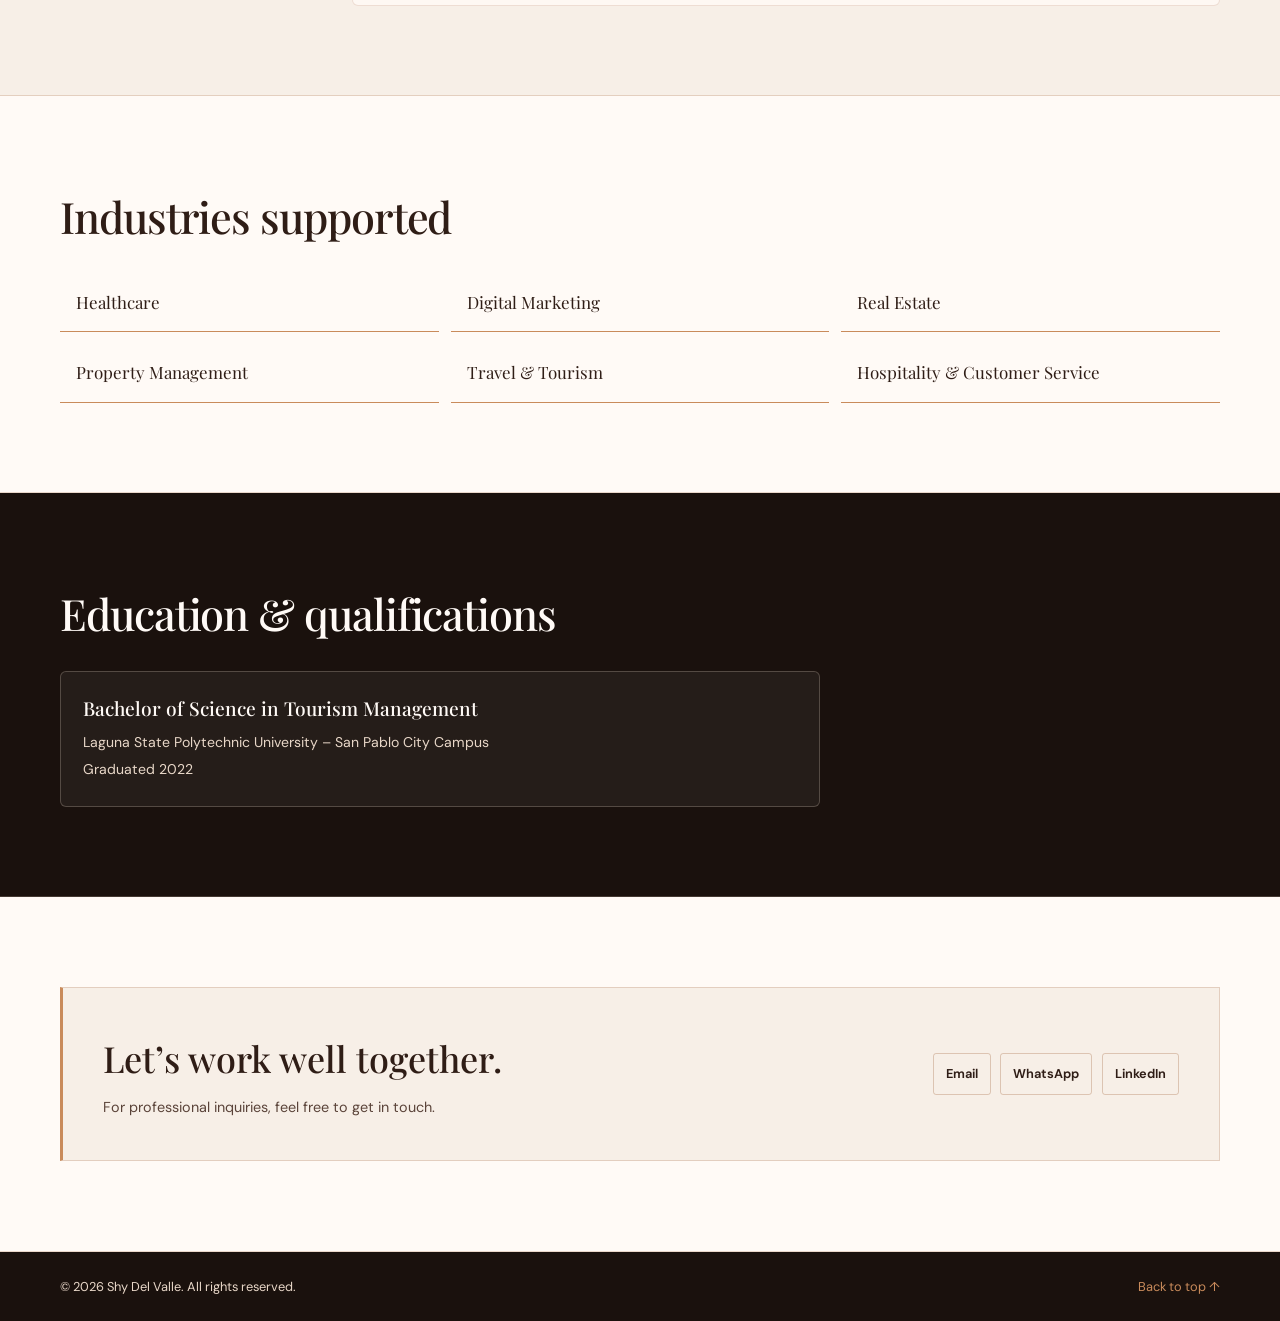
==== commit a61918f4: "Update portfolio and resume PDFs Refresh the portfolio profile and release polished professional and" ====
--- a/about.html
+++ b/about.html
@@ -1,91 +1,91 @@
-<!DOCTYPE html>
-<html lang="en">
-<head>
-    <meta charset="UTF-8">
-    <meta name="viewport" content="width=device-width, initial-scale=1.0">
-    <title>About - Shayna Mae E. Del Valle</title>
-    <meta http-equiv="refresh" content="0; url=index.html?from=about">
-    <script>window.location.replace('index.html?from=about&t=' + Date.now());</script>
-    <link rel="stylesheet" href="home.css">
-    <link rel="stylesheet" href="https://cdnjs.cloudflare.com/ajax/libs/font-awesome/6.4.0/css/all.min.css">
-</head>
-<body>
-    <!-- Background Pattern -->
-    <div class="background-pattern"></div>
-
-    <!-- Navigation Bar -->
-    <nav class="navbar">
-        <div class="nav-container">
-            <div class="nav-logo">
-                <i class="fas fa-briefcase"></i> Shayna Mae Del Valle
-            </div>
-            <ul class="nav-menu">
-                <li><a href="index.html" class="nav-link">Home</a></li>
-                <li><a href="about.html" class="nav-link active">About</a></li>
-                <li><a href="skills.html" class="nav-link">Skills</a></li>
-                <li><a href="education.html" class="nav-link">Education</a></li>
-                <li><a href="work.html" class="nav-link">Work</a></li>
-                <li><a href="experience.html" class="nav-link">Experience</a></li>
-                <li><a href="contact.html" class="nav-link">Contact</a></li>
-            </ul>
-        </div>
-    </nav>
-
-    <!-- ===== ABOUT SECTION ===== -->
-    <section class="about page-section">
-        <div class="container">
-            <div class="section-header">
-                <h2>About Me</h2>
-                <p class="section-subtitle">Professional Background & Expertise</p>
-            </div>
-
-            <div class="about-content">
-                <div class="about-text">
-                    <p class="about-intro">
-                        Highly organized and results-driven Virtual Assistant with <strong>6+ years of experience</strong> supporting businesses across multiple industries. I specialize in administrative support, lead generation, appointment setting, CRM management, customer service, and workflow automation.
-                    </p>
-                    
-                    <div class="about-details">
-                        <h3>Industries & Experience</h3>
-                        <ul class="industries-list">
-                            <li><i class="fas fa-check"></i> Healthcare</li>
-                            <li><i class="fas fa-check"></i> Real Estate</li>
-                            <li><i class="fas fa-check"></i> Marketing</li>
-                            <li><i class="fas fa-check"></i> Property Management</li>
-                            <li><i class="fas fa-check"></i> Travel & Tourism</li>
-                        </ul>
-
-                        <h3>Core Strengths</h3>
-                        <ul class="strengths-list">
-                            <li><i class="fas fa-star"></i> Administrative Support & Organization</li>
-                            <li><i class="fas fa-star"></i> Lead Generation & Appointment Setting</li>
-                            <li><i class="fas fa-star"></i> CRM Management & Database Administration</li>
-                            <li><i class="fas fa-star"></i> Workflow Automation & Process Optimization</li>
-                            <li><i class="fas fa-star"></i> Customer Service & Client Coordination</li>
-                            <li><i class="fas fa-star"></i> Project Management & Timelines</li>
-                        </ul>
-                    </div>
-
-                    <p class="about-closing">
-                        Skilled at managing multiple projects simultaneously, maintaining accurate records, and providing exceptional client support in fast-paced remote environments. I'm dedicated to helping businesses streamline operations and achieve their goals.
-                    </p>
-                </div>
-            </div>
-        </div>
-    </section>
-
-    <script>
-        // Set active nav link based on current page
-        function setActiveNav() {
-            const currentPage = window.location.pathname.split('/').pop();
-            document.querySelectorAll('.nav-link').forEach(link => {
-                link.classList.remove('active');
-                if (link.getAttribute('href') === currentPage) {
-                    link.classList.add('active');
-                }
-            });
-        }
-        setActiveNav();
-    </script>
-</body>
-</html>
+<!DOCTYPE html>
+<html lang="en">
+<head>
+    <meta charset="UTF-8">
+    <meta name="viewport" content="width=device-width, initial-scale=1.0">
+    <title>About - Shayna Mae E. Del Valle</title>
+    <meta http-equiv="refresh" content="0; url=index.html?from=about">
+    <script>window.location.replace('index.html?from=about&t=' + Date.now());</script>
+    <link rel="stylesheet" href="home.css">
+    <link rel="stylesheet" href="https://cdnjs.cloudflare.com/ajax/libs/font-awesome/6.4.0/css/all.min.css">
+</head>
+<body>
+    <!-- Background Pattern -->
+    <div class="background-pattern"></div>
+
+    <!-- Navigation Bar -->
+    <nav class="navbar">
+        <div class="nav-container">
+            <div class="nav-logo">
+                <i class="fas fa-briefcase"></i> Shayna Mae Del Valle
+            </div>
+            <ul class="nav-menu">
+                <li><a href="index.html" class="nav-link">Home</a></li>
+                <li><a href="about.html" class="nav-link active">About</a></li>
+                <li><a href="skills.html" class="nav-link">Skills</a></li>
+                <li><a href="education.html" class="nav-link">Education</a></li>
+                <li><a href="work.html" class="nav-link">Work</a></li>
+                <li><a href="experience.html" class="nav-link">Experience</a></li>
+                <li><a href="contact.html" class="nav-link">Contact</a></li>
+            </ul>
+        </div>
+    </nav>
+
+    <!-- ===== ABOUT SECTION ===== -->
+    <section class="about page-section">
+        <div class="container">
+            <div class="section-header">
+                <h2>About Me</h2>
+                <p class="section-subtitle">Professional Background & Expertise</p>
+            </div>
+
+            <div class="about-content">
+                <div class="about-text">
+                    <p class="about-intro">
+                        Digital Operations &amp; Automation Specialist with <strong>5+ years of professional experience</strong> across executive assistance, CRM management, marketing operations, and business administration. Experienced in GoHighLevel automation, lead nurturing, appointment booking, digital advertising support, AI-powered customer engagement, and marketing conversion tracking.
+                    </p>
+                    
+                    <div class="about-details">
+                        <h3>Industries & Experience</h3>
+                        <ul class="industries-list">
+                            <li><i class="fas fa-check"></i> Healthcare</li>
+                            <li><i class="fas fa-check"></i> Real Estate</li>
+                            <li><i class="fas fa-check"></i> Marketing</li>
+                            <li><i class="fas fa-check"></i> Property Management</li>
+                            <li><i class="fas fa-check"></i> Travel & Tourism</li>
+                        </ul>
+
+                        <h3>Core Strengths</h3>
+                        <ul class="strengths-list">
+                            <li><i class="fas fa-star"></i> Administrative Support & Organization</li>
+                            <li><i class="fas fa-star"></i> Lead Generation & Appointment Setting</li>
+                            <li><i class="fas fa-star"></i> CRM Management & Database Administration</li>
+                            <li><i class="fas fa-star"></i> Workflow Automation & Process Optimization</li>
+                            <li><i class="fas fa-star"></i> Customer Service & Client Coordination</li>
+                            <li><i class="fas fa-star"></i> Project Management & Timelines</li>
+                        </ul>
+                    </div>
+
+                    <p class="about-closing">
+                        Skilled at managing multiple projects simultaneously, maintaining accurate records, and providing exceptional client support in fast-paced remote environments. I'm dedicated to helping businesses streamline operations and achieve their goals.
+                    </p>
+                </div>
+            </div>
+        </div>
+    </section>
+
+    <script>
+        // Set active nav link based on current page
+        function setActiveNav() {
+            const currentPage = window.location.pathname.split('/').pop();
+            document.querySelectorAll('.nav-link').forEach(link => {
+                link.classList.remove('active');
+                if (link.getAttribute('href') === currentPage) {
+                    link.classList.add('active');
+                }
+            });
+        }
+        setActiveNav();
+    </script>
+</body>
+</html>
--- a/home.css
+++ b/home.css
@@ -1,1189 +1,1189 @@
-/* ===== Global Styles ===== */
-:root {
-    --brown: #a66a42;
-    --brown-soft: #c98b5b;
-    --dark-brown: #2f1d16;
-    --dark-brown-deep: #1a110d;
-    --panel: rgba(47, 29, 22, 0.84);
-    --panel-light: rgba(71, 45, 35, 0.8);
-    --white: #ffffff;
-    --text: #fffaf6;
-    --muted: #e8d7c8;
-    --line: rgba(201, 139, 91, 0.35);
-    --text-dark: #2c1d17;
-    --text-soft: #5a4339;
-}
-
-* {
-    margin: 0;
-    padding: 0;
-    box-sizing: border-box;
-}
-
-html {
-    scroll-behavior: smooth;
-}
-
-body {
-    font-family: 'Segoe UI', Tahoma, Geneva, Verdana, sans-serif;
-    background-color: var(--dark-brown-deep);
-    color: var(--text);
-    overflow-x: hidden;
-    min-height: 100vh;
-    position: relative;
-    isolation: isolate;
-}
-
-body::before {
-    content: '';
-    position: fixed;
-    inset: 0;
-    z-index: -1;
-    pointer-events: none;
-    background-image: linear-gradient(rgba(32, 20, 16, 0.45), rgba(32, 20, 16, 0.45)), url('images/VA PIC.png');
-    background-repeat: no-repeat, no-repeat;
-    background-position: center center, center center;
-    background-size: cover, cover;
-}
-
-.container {
-    max-width: 1200px;
-    margin: 0 auto;
-    padding: 0 2rem;
-}
-
-/* ===== Section Header ===== */
-.section-header {
-    text-align: center;
-    margin-bottom: 3rem;
-}
-
-.section-header h2 {
-    font-size: 2.5rem;
-    color: var(--text-dark);
-    margin-bottom: 0.5rem;
-    font-weight: 700;
-}
-
-.section-kicker {
-    display: block;
-    margin-bottom: 0.65rem;
-    color: var(--brown);
-    font-size: 0.78rem;
-    font-weight: 700;
-    line-height: 1;
-    text-transform: uppercase;
-}
-
-.section-subtitle {
-    font-size: 1.1rem;
-    color: var(--text-soft);
-    font-weight: 400;
-}
-
-/* ===== Hero Section ===== */
-.hero {
-    min-height: 100vh;
-    display: flex;
-    align-items: center;
-    justify-content: center;
-    padding: 6rem 2rem 2rem;
-    position: relative;
-}
-
-.hero-container {
-    max-width: 1200px;
-    width: 100%;
-    position: relative;
-    display: grid;
-    grid-template-columns: 1fr 1fr;
-    gap: 4rem;
-    align-items: center;
-}
-
-.hero-content {
-    display: flex;
-    flex-direction: column;
-    gap: 1.5rem;
-}
-
-.hero-content h2 {
-    font-size: 4.3rem;
-    color: var(--white);
-    font-weight: 500;
-}
-
-.hero-content h1 {
-    font-size: 6.2rem;
-    font-weight: 700;
-    line-height: 1.15;
-    color: var(--white);
-}
-
-.job-title {
-    font-size: 3.5rem;
-    color: var(--brown-soft);
-    font-family: Georgia, 'Times New Roman', serif;
-    font-weight: 700;
-    letter-spacing: 0.01em;
-    margin-top: -0.5rem;
-}
-
-.highlight {
-    color: #472604;
-}
-
-.subtitle {
-    font-size: 2.4rem;
-    color: var(--muted);
-    font-family: Georgia, 'Times New Roman', serif;
-    font-weight: 500;
-    line-height: 1.55;
-}
-
-.highlight-text {
-    color: var(--white);
-    font-weight: 600;
-}
-
-/* ===== Button ===== */
-.btn-about {
-    padding: 0.9rem 2.5rem;
-    background: var(--brown);
-    color: var(--white);
-    border: none;
-    border-radius: 50px;
-    font-size: 1rem;
-    font-weight: 600;
-    cursor: pointer;
-    width: fit-content;
-    transition: all 0.3s ease;
-    box-shadow: 0 4px 15px rgba(79, 50, 36, 0.25);
-}
-
-.btn-about:hover {
-    background: var(--dark-brown);
-    transform: translateY(-3px);
-    box-shadow: 0 6px 20px rgba(79, 50, 36, 0.35);
-}
-
-.btn-about::after {
-    content: ' \2192';
-    margin-left: 0.5rem;
-}
-
-.btn-submit {
-    padding: 0.9rem 2.5rem;
-    background: var(--brown);
-    color: var(--white);
-    border: none;
-    border-radius: 50px;
-    font-size: 1rem;
-    font-weight: 600;
-    cursor: pointer;
-    transition: all 0.3s ease;
-    box-shadow: 0 4px 15px rgba(79, 50, 36, 0.25);
-    width: 100%;
-}
-
-.btn-submit:hover {
-    background: var(--dark-brown);
-    transform: translateY(-3px);
-    box-shadow: 0 6px 20px rgba(79, 50, 36, 0.35);
-}
-
-/* ===== Social Links ===== */
-.social-links {
-    display: flex;
-    align-items: center;
-    justify-content: center;
-    gap: 1.25rem;
-}
-
-.social-icon {
-    width: 4rem;
-    height: 4rem;
-    background: var(--brown);
-    border: 1px solid var(--brown-soft);
-    border-radius: 50%;
-    display: flex;
-    align-items: center;
-    justify-content: center;
-    color: var(--white);
-    text-decoration: none;
-    transition: transform 0.2s ease, background-color 0.2s ease, box-shadow 0.2s ease;
-    font-size: 1.4rem;
-    box-shadow: 0 4px 14px rgba(47, 29, 22, 0.2);
-}
-
-.social-icon:hover {
-    color: var(--white);
-    background: var(--dark-brown);
-    transform: translateY(-2px) scale(1.06);
-    box-shadow: 0 7px 18px rgba(47, 29, 22, 0.3);
-}
-
-.social-icon:focus-visible {
-    outline: 3px solid var(--brown-soft);
-    outline-offset: 4px;
-}
-
-.hero-content h2,
-.hero-content h1,
-.subtitle {
-    color: var(--text);
-}
-
-.job-title {
-    color: #472604;
-}
-
-.highlight-text {
-    color: var(--white);
-}
-
-.btn-about,
-.btn-submit {
-    background: var(--brown);
-}
-
-.btn-about:hover,
-.btn-submit:hover {
-    background: var(--dark-brown);
-}
-
-@keyframes hero-text-reveal {
-    from {
-        opacity: 0;
-        transform: translateY(14px);
-    }
-
-    to {
-        opacity: 1;
-        transform: translateY(0);
-    }
-}
-
-.hero-content > * {
-    animation: hero-text-reveal 0.55s ease both;
-}
-
-.hero-content > *:nth-child(2) { animation-delay: 0.06s; }
-.hero-content > *:nth-child(3) { animation-delay: 0.12s; }
-.hero-content > *:nth-child(4) { animation-delay: 0.18s; }
-.hero-content > *:nth-child(5) { animation-delay: 0.24s; }
-.hero-content > *:nth-child(6) { animation-delay: 0.3s; }
-
-.motion-ready .reveal-item {
-    opacity: 0;
-    transform: translateY(14px);
-    transition: opacity 0.48s ease, transform 0.48s ease;
-    transition-delay: var(--reveal-delay, 0ms);
-}
-
-.motion-ready .reveal-item.is-visible {
-    opacity: 1;
-    transform: translateY(0);
-}
-
-/* ===== Page Section Styling ===== */
-.page-section {
-    padding-top: 8rem;
-    padding-bottom: 5rem;
-}
-
-/* ===== About Section ===== */
-.about {
-    padding: 5rem 0;
-    background-color: #fff;
-}
-
-.about-content {
-    display: grid;
-    grid-template-columns: 1fr;
-}
-
-.about-text p {
-    font-size: 1.05rem;
-    line-height: 1.8;
-    color: #555;
-    margin-bottom: 1.5rem;
-}
-
-.about-intro {
-    font-size: 1.15rem !important;
-    color: #333 !important;
-    font-weight: 500 !important;
-}
-
-.about-details h3 {
-    font-size: 1.3rem;
-    color: #333;
-    margin-bottom: 1rem;
-    margin-top: 1.5rem;
-    font-weight: 600;
-}
-
-.industries-list,
-.strengths-list {
-    list-style: none;
-    display: grid;
-    grid-template-columns: repeat(auto-fit, minmax(250px, 1fr));
-    gap: 1rem;
-}
-
-.industries-list li,
-.strengths-list li {
-    font-size: 1rem;
-    color: #555;
-    display: flex;
-    align-items: center;
-    gap: 0.75rem;
-}
-
-.industries-list i,
-.strengths-list i {
-    color: #6366f1;
-    font-size: 1.1rem;
-}
-
-.about-closing {
-    font-size: 1.05rem !important;
-    color: #555 !important;
-    margin-top: 1.5rem !important;
-}
-
-/* ===== Skills Section ===== */
-.skills {
-    padding: 5rem 0;
-    background-color: #f8f9fa;
-}
-
-.skills-grid {
-    display: grid;
-    grid-template-columns: repeat(auto-fit, minmax(280px, 1fr));
-    gap: 2rem;
-}
-
-.skill-card {
-    background: white;
-    padding: 2rem;
-    border-radius: 10px;
-    box-shadow: 0 4px 15px rgba(0, 0, 0, 0.08);
-    transition: all 0.3s ease;
-    text-align: center;
-}
-
-.skill-card:hover {
-    transform: translateY(-5px);
-    box-shadow: 0 8px 25px rgba(0, 0, 0, 0.15);
-}
-
-.skill-icon {
-    font-size: 3rem;
-    color: #6366f1;
-    margin-bottom: 1rem;
-}
-
-.skill-card h3 {
-    font-size: 1.2rem;
-    color: #333;
-    margin-bottom: 1rem;
-    font-weight: 600;
-}
-
-.skill-card ul {
-    list-style: none;
-    text-align: left;
-}
-
-.skill-card li {
-    font-size: 0.95rem;
-    color: #666;
-    padding: 0.4rem 0;
-    border-bottom: 1px solid #e0e0e0;
-}
-
-.skill-card li:last-child {
-    border-bottom: none;
-}
-
-/* ===== Education Section ===== */
-.education {
-    padding: 5rem 0;
-    background-color: #fff;
-}
-
-.education-content {
-    display: grid;
-    grid-template-columns: 1fr;
-    gap: 2rem;
-}
-
-.education-card {
-    background: linear-gradient(135deg, #f5f7ff 0%, #fff 100%);
-    padding: 2.5rem;
-    border-radius: 10px;
-    border-left: 5px solid #6366f1;
-    box-shadow: 0 4px 15px rgba(0, 0, 0, 0.08);
-    display: flex;
-    gap: 2rem;
-    align-items: flex-start;
-}
-
-.education-icon {
-    font-size: 3rem;
-    color: #6366f1;
-    min-width: 60px;
-    text-align: center;
-}
-
-.education-details h3 {
-    font-size: 1.3rem;
-    color: #333;
-    margin-bottom: 0.5rem;
-    font-weight: 600;
-}
-
-.education-institution {
-    font-size: 1rem;
-    color: #6366f1;
-    font-weight: 500;
-    margin-bottom: 0.3rem;
-}
-
-.education-year {
-    font-size: 0.95rem;
-    color: #999;
-    font-style: italic;
-}
-
-/* ===== Work Section ===== */
-.work {
-    padding: 5rem 0;
-    background-color: #f8f9fa;
-}
-
-.work-grid {
-    display: grid;
-    grid-template-columns: repeat(auto-fit, minmax(280px, 1fr));
-    gap: 2rem;
-}
-
-.work-card {
-    background: white;
-    padding: 2rem;
-    border-radius: 10px;
-    box-shadow: 0 4px 15px rgba(0, 0, 0, 0.08);
-    transition: all 0.3s ease;
-    text-align: center;
-}
-
-.work-card:hover {
-    transform: translateY(-5px);
-    box-shadow: 0 8px 25px rgba(0, 0, 0, 0.15);
-    border-top: 4px solid #6366f1;
-}
-
-.work-icon {
-    font-size: 3rem;
-    color: #ff9500;
-    margin-bottom: 1rem;
-}
-
-.work-card h3 {
-    font-size: 1.2rem;
-    color: #333;
-    margin-bottom: 1rem;
-    font-weight: 600;
-}
-
-.work-card p {
-    font-size: 0.95rem;
-    color: #666;
-    line-height: 1.6;
-}
-
-/* ===== Experience Section ===== */
-.experience {
-    padding: 5rem 0;
-    background-color: #fff;
-}
-
-.timeline {
-    position: relative;
-    padding: 0;
-}
-
-.timeline::before {
-    content: '';
-    position: absolute;
-    left: 50%;
-    transform: translateX(-50%);
-    width: 4px;
-    height: 100%;
-    background: linear-gradient(180deg, #6366f1 0%, #ff9500 100%);
-    border-radius: 2px;
-}
-
-.timeline-item {
-    margin-bottom: 2rem;
-    display: grid;
-    grid-template-columns: 1fr 1fr;
-    gap: 2rem;
-    position: relative;
-}
-
-.timeline-item:nth-child(even) .timeline-content {
-    grid-column: 1;
-}
-
-.timeline-item:nth-child(odd) .timeline-content {
-    grid-column: 2;
-}
-
-.timeline-marker {
-    position: absolute;
-    left: 50%;
-    transform: translateX(-50%);
-    width: 20px;
-    height: 20px;
-    background: white;
-    border: 4px solid #6366f1;
-    border-radius: 50%;
-    top: 0;
-    z-index: 10;
-}
-
-.timeline-content {
-    padding: 1.5rem;
-    background: #f8f9fa;
-    border-radius: 8px;
-    box-shadow: 0 4px 15px rgba(0, 0, 0, 0.08);
-}
-
-.timeline-content h3 {
-    font-size: 1.2rem;
-    color: #333;
-    margin-bottom: 0.3rem;
-    font-weight: 600;
-}
-
-.timeline-date {
-    font-size: 0.9rem;
-    color: #6366f1;
-    font-weight: 600;
-    margin-bottom: 1rem;
-}
-
-.timeline-content ul {
-    list-style: none;
-}
-
-.timeline-content li {
-    font-size: 0.95rem;
-    color: #666;
-    padding: 0.4rem 0 0.4rem 1.5rem;
-    position: relative;
-}
-
-.timeline-content li::before {
-    content: '\2022';
-    position: absolute;
-    left: 0;
-    color: #6366f1;
-    font-weight: bold;
-}
-
-/* ===== Contact Section ===== */
-.contact {
-    padding: 5rem 0;
-    background-color: #f8f9fa;
-}
-
-.contact .section-header {
-    max-width: 38rem;
-    margin: 0 auto 2rem;
-}
-
-.contact-links {
-    display: grid;
-    gap: 1.5rem;
-    max-width: 35rem;
-    margin: 0 auto;
-}
-
-.contact-phone {
-    display: grid;
-    grid-template-columns: 3.25rem minmax(0, 1fr) auto;
-    align-items: center;
-    gap: 1rem;
-    padding: 1rem 1.2rem;
-    color: var(--text-dark);
-    text-decoration: none;
-    background: var(--white);
-    border: 1px solid rgba(82, 53, 39, 0.16);
-    border-radius: 0.5rem;
-    transition: transform 0.2s ease, box-shadow 0.2s ease, border-color 0.2s ease;
-}
-
-.contact-phone:hover {
-    transform: translateY(-2px);
-    border-color: var(--brown-soft);
-    box-shadow: 0 8px 22px rgba(47, 29, 22, 0.1);
-}
-
-.contact-phone:focus-visible {
-    outline: 3px solid var(--brown-soft);
-    outline-offset: 3px;
-}
-
-.contact-phone-icon {
-    width: 3.25rem;
-    height: 3.25rem;
-    display: grid;
-    place-items: center;
-    color: var(--brown);
-    background: rgba(166, 106, 66, 0.12);
-    border-radius: 50%;
-    font-size: 1.2rem;
-}
-
-.contact-phone-copy {
-    display: grid;
-    gap: 0.25rem;
-    min-width: 0;
-}
-
-.contact-label {
-    color: var(--text-soft);
-    font-size: 0.82rem;
-}
-
-.contact-phone-copy strong {
-    font-size: 1.15rem;
-    overflow-wrap: anywhere;
-}
-
-.contact-phone-arrow {
-    color: var(--brown);
-}
-
-.contact-links .social-links {
-    gap: 1rem;
-}
-
-.contact-content {
-    display: grid;
-    grid-template-columns: 1fr 1fr;
-    gap: 3rem;
-}
-
-.contact-info {
-    display: flex;
-    flex-direction: column;
-    gap: 2rem;
-}
-
-.contact-item {
-    display: flex;
-    gap: 1.5rem;
-    align-items: flex-start;
-}
-
-.contact-icon {
-    font-size: 2rem;
-    color: #6366f1;
-    min-width: 50px;
-    text-align: center;
-}
-
-.contact-details h3 {
-    font-size: 1.1rem;
-    color: #333;
-    margin-bottom: 0.3rem;
-    font-weight: 600;
-}
-
-.contact-details a,
-.contact-details p {
-    font-size: 0.95rem;
-    color: #666;
-    text-decoration: none;
-    transition: color 0.3s ease;
-}
-
-.contact-details a:hover {
-    color: #6366f1;
-}
-
-.contact-form h3 {
-    font-size: 1.3rem;
-    color: #333;
-    margin-bottom: 1.5rem;
-    font-weight: 600;
-}
-
-.form-group {
-    margin-bottom: 1.5rem;
-}
-
-.form-group input,
-.form-group textarea {
-    width: 100%;
-    padding: 0.9rem;
-    border: 2px solid #e0e0e0;
-    border-radius: 8px;
-    font-size: 0.95rem;
-    font-family: inherit;
-    transition: border-color 0.3s ease;
-}
-
-.form-group input:focus,
-.form-group textarea:focus {
-    outline: none;
-    border-color: #6366f1;
-}
-
-.form-group textarea {
-    resize: vertical;
-}
-
-/* ===== Responsive Design ===== */
-@media (max-width: 768px) {
-    body {
-        background-color: var(--dark-brown-deep);
-    }
-
-    body::before {
-        background-position: center center, 74% center;
-    }
-
-    .hero-container {
-        grid-template-columns: 1fr;
-        gap: 2rem;
-        padding-top: 3rem;
-    }
-
-    .hero-content h1 {
-        font-size: 2.5rem;
-    }
-
-    .hero-content h2 {
-        font-size: 1.5rem;
-    }
-
-    .job-title {
-        font-size: 1.2rem;
-    }
-
-    .subtitle {
-        font-size: 1rem;
-    }
-
-    .section-header h2 {
-        font-size: 2rem;
-    }
-
-    .skills-grid {
-        grid-template-columns: 1fr;
-    }
-
-    .work-grid {
-        grid-template-columns: 1fr;
-    }
-
-    .timeline::before {
-        left: 20px;
-    }
-
-    .timeline-item {
-        grid-template-columns: 1fr;
-    }
-
-    .timeline-item .timeline-content {
-        grid-column: 1;
-        margin-left: 50px;
-    }
-
-    .timeline-marker {
-        left: 20px;
-    }
-
-    .contact-content {
-        grid-template-columns: 1fr;
-    }
-}
-
-@media (max-width: 480px) {
-    .hero {
-        align-items: flex-end;
-        min-height: 100svh;
-        padding: 10rem 1rem 2rem;
-    }
-
-    .hero-content h1 {
-        font-size: 2rem;
-    }
-
-    .hero-content h2 {
-        font-size: 1.2rem;
-    }
-
-    .job-title {
-        font-size: 1rem;
-    }
-
-    .subtitle {
-        font-size: 0.95rem;
-    }
-
-    .btn-about {
-        padding: 0.7rem 1.8rem;
-        font-size: 0.9rem;
-    }
-
-    .container {
-        padding: 0 1rem;
-    }
-
-    .section-header h2 {
-        font-size: 1.7rem;
-    }
-
-    .section-header {
-        margin-bottom: 2rem;
-    }
-
-    .skill-card,
-    .work-card {
-        padding: 1.5rem;
-    }
-
-    .education-card {
-        flex-direction: column;
-        padding: 1.5rem;
-    }
-}
-
-/* ===== Shared Home Palette ===== */
-.about,
-.skills,
-.education,
-.work,
-.experience,
-.contact {
-    background: linear-gradient(135deg, rgba(255, 255, 255, 0.96), rgba(246, 238, 230, 0.94));
-    min-height: 100vh;
-}
-
-.section-header h2,
-.about-details h3,
-.skill-card h3,
-.education-details h3,
-.work-card h3,
-.timeline-content h3,
-.contact-details h3,
-.contact-form h3 {
-    color: var(--text-dark);
-}
-
-.section-subtitle,
-.about-text p,
-.about-closing,
-.skill-card li,
-.work-card p,
-.timeline-content li,
-.contact-details a,
-.contact-details p {
-    color: var(--text-soft);
-}
-
-.about-intro {
-    color: var(--text-dark) !important;
-}
-
-.industries-list li,
-.strengths-list li,
-.about-closing {
-    color: var(--text-soft) !important;
-}
-
-.industries-list i,
-.strengths-list i,
-.skill-icon,
-.education-icon,
-.work-icon,
-.contact-icon,
-.timeline-date {
-    color: var(--brown);
-}
-
-.skill-card,
-.work-card,
-.timeline-content {
-    background: var(--white);
-    border: 1px solid rgba(82, 53, 39, 0.08);
-    box-shadow: 0 14px 35px rgba(47, 29, 22, 0.12);
-}
-
-.skill-card li {
-    border-bottom-color: rgba(82, 53, 39, 0.1);
-}
-
-.education-card {
-    background: var(--white);
-    border-left-color: var(--brown);
-    border-top: 1px solid rgba(82, 53, 39, 0.08);
-    border-right: 1px solid rgba(82, 53, 39, 0.08);
-    border-bottom: 1px solid rgba(82, 53, 39, 0.08);
-    box-shadow: 0 14px 35px rgba(47, 29, 22, 0.12);
-}
-
-.education-institution {
-    color: var(--brown);
-}
-
-.education-year {
-    color: var(--text-soft);
-}
-
-.work-card:hover {
-    border-top-color: var(--brown);
-}
-
-.timeline::before {
-    background: linear-gradient(180deg, var(--brown) 0%, var(--dark-brown) 100%);
-}
-
-.timeline-marker {
-    background: var(--white);
-    border-color: var(--brown);
-}
-
-.contact-details a:hover {
-    color: var(--brown);
-}
-
-.form-group input,
-.form-group textarea {
-    background: rgba(255, 255, 255, 0.9);
-    color: var(--text-dark);
-    border-color: rgba(82, 53, 39, 0.15);
-}
-
-.form-group input::placeholder,
-.form-group textarea::placeholder {
-    color: #7a5f52;
-}
-
-.form-group input:focus,
-.form-group textarea:focus {
-    border-color: var(--brown);
-}
-
-/* ===== Mobile Layout Fixes ===== */
-@media (max-width: 768px) {
-    body {
-        overflow-x: hidden;
-    }
-
-    .hero {
-        min-height: 100svh;
-        padding: 3rem 1rem 2rem;
-        align-items: center;
-    }
-
-    .hero-container {
-        gap: 1rem;
-    }
-
-    .hero-content {
-        gap: 0.8rem;
-        min-width: 0;
-    }
-
-    .hero-content h2 {
-        font-size: clamp(1.25rem, 6vw, 1.75rem);
-    }
-
-    .hero-content h1 {
-        font-size: clamp(2.5rem, 15vw, 4.5rem);
-        line-height: 1;
-        overflow-wrap: anywhere;
-    }
-
-    .job-title {
-        font-size: clamp(1.15rem, 6vw, 1.8rem);
-        line-height: 1.2;
-    }
-
-    .subtitle {
-        font-size: clamp(1rem, 4.5vw, 1.3rem);
-        line-height: 1.45;
-        overflow-wrap: anywhere;
-    }
-
-    .page-section,
-    .about,
-    .skills,
-    .education,
-    .work,
-    .experience,
-    .contact {
-        padding-top: 4rem;
-        padding-bottom: 3rem;
-    }
-
-    .section-header {
-        margin-bottom: 2rem;
-    }
-
-    .section-header h2 {
-        font-size: clamp(1.7rem, 8vw, 2.4rem);
-        line-height: 1.15;
-    }
-
-    .section-header {
-        margin-bottom: 1.5rem;
-    }
-
-    .section-kicker {
-        margin-bottom: 0.55rem;
-    }
-
-    .section-subtitle {
-        font-size: 1rem;
-    }
-
-    .container {
-        width: 100%;
-        padding: 0 1rem;
-    }
-
-    .industries-list,
-    .strengths-list,
-    .skills-grid,
-    .work-grid {
-        grid-template-columns: 1fr;
-    }
-
-    .skills-grid,
-    .work-grid {
-        gap: 1rem;
-    }
-
-    .skill-card,
-    .work-card,
-    .education-card,
-    .timeline-content {
-        padding: 1.25rem;
-    }
-
-    .skill-card,
-    .work-card {
-        text-align: left;
-    }
-
-    .skill-icon,
-    .work-icon {
-        margin-bottom: 0.65rem;
-        font-size: 2.25rem;
-    }
-
-    .skill-card h3,
-    .work-card h3,
-    .education-details h3,
-    .timeline-content h3 {
-        overflow-wrap: anywhere;
-    }
-
-    .education-card {
-        flex-direction: column;
-        gap: 1rem;
-    }
-
-    .education-icon {
-        min-width: 0;
-    }
-
-    .timeline::before {
-        left: 0.65rem;
-    }
-
-    .timeline-item,
-    .timeline-item:nth-child(even),
-    .timeline-item:nth-child(odd) {
-        display: block;
-        margin-bottom: 1.5rem;
-    }
-
-    .timeline-item .timeline-content,
-    .timeline-item:nth-child(even) .timeline-content,
-    .timeline-item:nth-child(odd) .timeline-content {
-        margin-left: 2rem;
-        width: calc(100% - 2rem);
-    }
-
-    .timeline-marker {
-        left: 0.65rem;
-        width: 1rem;
-        height: 1rem;
-        border-width: 3px;
-    }
-
-    .contact-content {
-        gap: 2rem;
-    }
-
-    .contact-phone {
-        gap: 0.75rem;
-        padding: 0.85rem;
-    }
-
-    .contact-phone-copy strong {
-        font-size: 1.05rem;
-    }
-
-    .contact-item {
-        gap: 1rem;
-    }
-
-    .contact-details a,
-    .contact-details p,
-    .education-institution {
-        overflow-wrap: anywhere;
-    }
-
-}
-
-@media (prefers-reduced-motion: reduce) {
-    html {
-        scroll-behavior: auto;
-    }
-
-    *,
-    *::before,
-    *::after {
-        animation-duration: 0.01ms !important;
-        animation-iteration-count: 1 !important;
-        scroll-behavior: auto !important;
-        transition-duration: 0.01ms !important;
-    }
-
-    .motion-ready .reveal-item {
-        opacity: 1;
-        transform: none;
-    }
-}
-
-@media (max-width: 380px) {
-    .hero {
-        padding-left: 0.85rem;
-        padding-right: 0.85rem;
-    }
-
-    .hero-content h1 {
-        font-size: 2.4rem;
-    }
-}
+/* ===== Global Styles ===== */
+:root {
+    --brown: #a66a42;
+    --brown-soft: #c98b5b;
+    --dark-brown: #2f1d16;
+    --dark-brown-deep: #1a110d;
+    --panel: rgba(47, 29, 22, 0.84);
+    --panel-light: rgba(71, 45, 35, 0.8);
+    --white: #ffffff;
+    --text: #fffaf6;
+    --muted: #e8d7c8;
+    --line: rgba(201, 139, 91, 0.35);
+    --text-dark: #2c1d17;
+    --text-soft: #5a4339;
+}
+
+* {
+    margin: 0;
+    padding: 0;
+    box-sizing: border-box;
+}
+
+html {
+    scroll-behavior: smooth;
+}
+
+body {
+    font-family: 'Segoe UI', Tahoma, Geneva, Verdana, sans-serif;
+    background-color: var(--dark-brown-deep);
+    color: var(--text);
+    overflow-x: hidden;
+    min-height: 100vh;
+    position: relative;
+    isolation: isolate;
+}
+
+body::before {
+    content: '';
+    position: fixed;
+    inset: 0;
+    z-index: -1;
+    pointer-events: none;
+    background-image: linear-gradient(rgba(32, 20, 16, 0.45), rgba(32, 20, 16, 0.45)), url('images/VA PIC.png');
+    background-repeat: no-repeat, no-repeat;
+    background-position: center center, center center;
+    background-size: cover, cover;
+}
+
+.container {
+    max-width: 1200px;
+    margin: 0 auto;
+    padding: 0 2rem;
+}
+
+/* ===== Section Header ===== */
+.section-header {
+    text-align: center;
+    margin-bottom: 3rem;
+}
+
+.section-header h2 {
+    font-size: 2.5rem;
+    color: var(--text-dark);
+    margin-bottom: 0.5rem;
+    font-weight: 700;
+}
+
+.section-kicker {
+    display: block;
+    margin-bottom: 0.65rem;
+    color: var(--brown);
+    font-size: 0.78rem;
+    font-weight: 700;
+    line-height: 1;
+    text-transform: uppercase;
+}
+
+.section-subtitle {
+    font-size: 1.1rem;
+    color: var(--text-soft);
+    font-weight: 400;
+}
+
+/* ===== Hero Section ===== */
+.hero {
+    min-height: 100vh;
+    display: flex;
+    align-items: center;
+    justify-content: center;
+    padding: 6rem 2rem 2rem;
+    position: relative;
+}
+
+.hero-container {
+    max-width: 1200px;
+    width: 100%;
+    position: relative;
+    display: grid;
+    grid-template-columns: 1fr 1fr;
+    gap: 4rem;
+    align-items: center;
+}
+
+.hero-content {
+    display: flex;
+    flex-direction: column;
+    gap: 1.5rem;
+}
+
+.hero-content h2 {
+    font-size: 4.3rem;
+    color: var(--white);
+    font-weight: 500;
+}
+
+.hero-content h1 {
+    font-size: 6.2rem;
+    font-weight: 700;
+    line-height: 1.15;
+    color: var(--white);
+}
+
+.job-title {
+    font-size: 3.5rem;
+    color: var(--brown-soft);
+    font-family: Georgia, 'Times New Roman', serif;
+    font-weight: 700;
+    letter-spacing: 0.01em;
+    margin-top: -0.5rem;
+}
+
+.highlight {
+    color: #472604;
+}
+
+.subtitle {
+    font-size: 2.4rem;
+    color: var(--muted);
+    font-family: Georgia, 'Times New Roman', serif;
+    font-weight: 500;
+    line-height: 1.55;
+}
+
+.highlight-text {
+    color: var(--white);
+    font-weight: 600;
+}
+
+/* ===== Button ===== */
+.btn-about {
+    padding: 0.9rem 2.5rem;
+    background: var(--brown);
+    color: var(--white);
+    border: none;
+    border-radius: 50px;
+    font-size: 1rem;
+    font-weight: 600;
+    cursor: pointer;
+    width: fit-content;
+    transition: all 0.3s ease;
+    box-shadow: 0 4px 15px rgba(79, 50, 36, 0.25);
+}
+
+.btn-about:hover {
+    background: var(--dark-brown);
+    transform: translateY(-3px);
+    box-shadow: 0 6px 20px rgba(79, 50, 36, 0.35);
+}
+
+.btn-about::after {
+    content: ' \2192';
+    margin-left: 0.5rem;
+}
+
+.btn-submit {
+    padding: 0.9rem 2.5rem;
+    background: var(--brown);
+    color: var(--white);
+    border: none;
+    border-radius: 50px;
+    font-size: 1rem;
+    font-weight: 600;
+    cursor: pointer;
+    transition: all 0.3s ease;
+    box-shadow: 0 4px 15px rgba(79, 50, 36, 0.25);
+    width: 100%;
+}
+
+.btn-submit:hover {
+    background: var(--dark-brown);
+    transform: translateY(-3px);
+    box-shadow: 0 6px 20px rgba(79, 50, 36, 0.35);
+}
+
+/* ===== Social Links ===== */
+.social-links {
+    display: flex;
+    align-items: center;
+    justify-content: center;
+    gap: 1.25rem;
+}
+
+.social-icon {
+    width: 4rem;
+    height: 4rem;
+    background: var(--brown);
+    border: 1px solid var(--brown-soft);
+    border-radius: 50%;
+    display: flex;
+    align-items: center;
+    justify-content: center;
+    color: var(--white);
+    text-decoration: none;
+    transition: transform 0.2s ease, background-color 0.2s ease, box-shadow 0.2s ease;
+    font-size: 1.4rem;
+    box-shadow: 0 4px 14px rgba(47, 29, 22, 0.2);
+}
+
+.social-icon:hover {
+    color: var(--white);
+    background: var(--dark-brown);
+    transform: translateY(-2px) scale(1.06);
+    box-shadow: 0 7px 18px rgba(47, 29, 22, 0.3);
+}
+
+.social-icon:focus-visible {
+    outline: 3px solid var(--brown-soft);
+    outline-offset: 4px;
+}
+
+.hero-content h2,
+.hero-content h1,
+.subtitle {
+    color: var(--text);
+}
+
+.job-title {
+    color: #472604;
+}
+
+.highlight-text {
+    color: var(--white);
+}
+
+.btn-about,
+.btn-submit {
+    background: var(--brown);
+}
+
+.btn-about:hover,
+.btn-submit:hover {
+    background: var(--dark-brown);
+}
+
+@keyframes hero-text-reveal {
+    from {
+        opacity: 0;
+        transform: translateY(14px);
+    }
+
+    to {
+        opacity: 1;
+        transform: translateY(0);
+    }
+}
+
+.hero-content > * {
+    animation: hero-text-reveal 0.55s ease both;
+}
+
+.hero-content > *:nth-child(2) { animation-delay: 0.06s; }
+.hero-content > *:nth-child(3) { animation-delay: 0.12s; }
+.hero-content > *:nth-child(4) { animation-delay: 0.18s; }
+.hero-content > *:nth-child(5) { animation-delay: 0.24s; }
+.hero-content > *:nth-child(6) { animation-delay: 0.3s; }
+
+.motion-ready .reveal-item {
+    opacity: 0;
+    transform: translateY(14px);
+    transition: opacity 0.48s ease, transform 0.48s ease;
+    transition-delay: var(--reveal-delay, 0ms);
+}
+
+.motion-ready .reveal-item.is-visible {
+    opacity: 1;
+    transform: translateY(0);
+}
+
+/* ===== Page Section Styling ===== */
+.page-section {
+    padding-top: 8rem;
+    padding-bottom: 5rem;
+}
+
+/* ===== About Section ===== */
+.about {
+    padding: 5rem 0;
+    background-color: #fff;
+}
+
+.about-content {
+    display: grid;
+    grid-template-columns: 1fr;
+}
+
+.about-text p {
+    font-size: 1.05rem;
+    line-height: 1.8;
+    color: #555;
+    margin-bottom: 1.5rem;
+}
+
+.about-intro {
+    font-size: 1.15rem !important;
+    color: #333 !important;
+    font-weight: 500 !important;
+}
+
+.about-details h3 {
+    font-size: 1.3rem;
+    color: #333;
+    margin-bottom: 1rem;
+    margin-top: 1.5rem;
+    font-weight: 600;
+}
+
+.industries-list,
+.strengths-list {
+    list-style: none;
+    display: grid;
+    grid-template-columns: repeat(auto-fit, minmax(250px, 1fr));
+    gap: 1rem;
+}
+
+.industries-list li,
+.strengths-list li {
+    font-size: 1rem;
+    color: #555;
+    display: flex;
+    align-items: center;
+    gap: 0.75rem;
+}
+
+.industries-list i,
+.strengths-list i {
+    color: #6366f1;
+    font-size: 1.1rem;
+}
+
+.about-closing {
+    font-size: 1.05rem !important;
+    color: #555 !important;
+    margin-top: 1.5rem !important;
+}
+
+/* ===== Skills Section ===== */
+.skills {
+    padding: 5rem 0;
+    background-color: #f8f9fa;
+}
+
+.skills-grid {
+    display: grid;
+    grid-template-columns: repeat(auto-fit, minmax(280px, 1fr));
+    gap: 2rem;
+}
+
+.skill-card {
+    background: white;
+    padding: 2rem;
+    border-radius: 10px;
+    box-shadow: 0 4px 15px rgba(0, 0, 0, 0.08);
+    transition: all 0.3s ease;
+    text-align: center;
+}
+
+.skill-card:hover {
+    transform: translateY(-5px);
+    box-shadow: 0 8px 25px rgba(0, 0, 0, 0.15);
+}
+
+.skill-icon {
+    font-size: 3rem;
+    color: #6366f1;
+    margin-bottom: 1rem;
+}
+
+.skill-card h3 {
+    font-size: 1.2rem;
+    color: #333;
+    margin-bottom: 1rem;
+    font-weight: 600;
+}
+
+.skill-card ul {
+    list-style: none;
+    text-align: left;
+}
+
+.skill-card li {
+    font-size: 0.95rem;
+    color: #666;
+    padding: 0.4rem 0;
+    border-bottom: 1px solid #e0e0e0;
+}
+
+.skill-card li:last-child {
+    border-bottom: none;
+}
+
+/* ===== Education Section ===== */
+.education {
+    padding: 5rem 0;
+    background-color: #fff;
+}
+
+.education-content {
+    display: grid;
+    grid-template-columns: 1fr;
+    gap: 2rem;
+}
+
+.education-card {
+    background: linear-gradient(135deg, #f5f7ff 0%, #fff 100%);
+    padding: 2.5rem;
+    border-radius: 10px;
+    border-left: 5px solid #6366f1;
+    box-shadow: 0 4px 15px rgba(0, 0, 0, 0.08);
+    display: flex;
+    gap: 2rem;
+    align-items: flex-start;
+}
+
+.education-icon {
+    font-size: 3rem;
+    color: #6366f1;
+    min-width: 60px;
+    text-align: center;
+}
+
+.education-details h3 {
+    font-size: 1.3rem;
+    color: #333;
+    margin-bottom: 0.5rem;
+    font-weight: 600;
+}
+
+.education-institution {
+    font-size: 1rem;
+    color: #6366f1;
+    font-weight: 500;
+    margin-bottom: 0.3rem;
+}
+
+.education-year {
+    font-size: 0.95rem;
+    color: #999;
+    font-style: italic;
+}
+
+/* ===== Work Section ===== */
+.work {
+    padding: 5rem 0;
+    background-color: #f8f9fa;
+}
+
+.work-grid {
+    display: grid;
+    grid-template-columns: repeat(auto-fit, minmax(280px, 1fr));
+    gap: 2rem;
+}
+
+.work-card {
+    background: white;
+    padding: 2rem;
+    border-radius: 10px;
+    box-shadow: 0 4px 15px rgba(0, 0, 0, 0.08);
+    transition: all 0.3s ease;
+    text-align: center;
+}
+
+.work-card:hover {
+    transform: translateY(-5px);
+    box-shadow: 0 8px 25px rgba(0, 0, 0, 0.15);
+    border-top: 4px solid #6366f1;
+}
+
+.work-icon {
+    font-size: 3rem;
+    color: #ff9500;
+    margin-bottom: 1rem;
+}
+
+.work-card h3 {
+    font-size: 1.2rem;
+    color: #333;
+    margin-bottom: 1rem;
+    font-weight: 600;
+}
+
+.work-card p {
+    font-size: 0.95rem;
+    color: #666;
+    line-height: 1.6;
+}
+
+/* ===== Experience Section ===== */
+.experience {
+    padding: 5rem 0;
+    background-color: #fff;
+}
+
+.timeline {
+    position: relative;
+    padding: 0;
+}
+
+.timeline::before {
+    content: '';
+    position: absolute;
+    left: 50%;
+    transform: translateX(-50%);
+    width: 4px;
+    height: 100%;
+    background: linear-gradient(180deg, #6366f1 0%, #ff9500 100%);
+    border-radius: 2px;
+}
+
+.timeline-item {
+    margin-bottom: 2rem;
+    display: grid;
+    grid-template-columns: 1fr 1fr;
+    gap: 2rem;
+    position: relative;
+}
+
+.timeline-item:nth-child(even) .timeline-content {
+    grid-column: 1;
+}
+
+.timeline-item:nth-child(odd) .timeline-content {
+    grid-column: 2;
+}
+
+.timeline-marker {
+    position: absolute;
+    left: 50%;
+    transform: translateX(-50%);
+    width: 20px;
+    height: 20px;
+    background: white;
+    border: 4px solid #6366f1;
+    border-radius: 50%;
+    top: 0;
+    z-index: 10;
+}
+
+.timeline-content {
+    padding: 1.5rem;
+    background: #f8f9fa;
+    border-radius: 8px;
+    box-shadow: 0 4px 15px rgba(0, 0, 0, 0.08);
+}
+
+.timeline-content h3 {
+    font-size: 1.2rem;
+    color: #333;
+    margin-bottom: 0.3rem;
+    font-weight: 600;
+}
+
+.timeline-date {
+    font-size: 0.9rem;
+    color: #6366f1;
+    font-weight: 600;
+    margin-bottom: 1rem;
+}
+
+.timeline-content ul {
+    list-style: none;
+}
+
+.timeline-content li {
+    font-size: 0.95rem;
+    color: #666;
+    padding: 0.4rem 0 0.4rem 1.5rem;
+    position: relative;
+}
+
+.timeline-content li::before {
+    content: '\2022';
+    position: absolute;
+    left: 0;
+    color: #6366f1;
+    font-weight: bold;
+}
+
+/* ===== Contact Section ===== */
+.contact {
+    padding: 5rem 0;
+    background-color: #f8f9fa;
+}
+
+.contact .section-header {
+    max-width: 38rem;
+    margin: 0 auto 2rem;
+}
+
+.contact-links {
+    display: grid;
+    gap: 1.5rem;
+    max-width: 35rem;
+    margin: 0 auto;
+}
+
+.contact-phone {
+    display: grid;
+    grid-template-columns: 3.25rem minmax(0, 1fr) auto;
+    align-items: center;
+    gap: 1rem;
+    padding: 1rem 1.2rem;
+    color: var(--text-dark);
+    text-decoration: none;
+    background: var(--white);
+    border: 1px solid rgba(82, 53, 39, 0.16);
+    border-radius: 0.5rem;
+    transition: transform 0.2s ease, box-shadow 0.2s ease, border-color 0.2s ease;
+}
+
+.contact-phone:hover {
+    transform: translateY(-2px);
+    border-color: var(--brown-soft);
+    box-shadow: 0 8px 22px rgba(47, 29, 22, 0.1);
+}
+
+.contact-phone:focus-visible {
+    outline: 3px solid var(--brown-soft);
+    outline-offset: 3px;
+}
+
+.contact-phone-icon {
+    width: 3.25rem;
+    height: 3.25rem;
+    display: grid;
+    place-items: center;
+    color: var(--brown);
+    background: rgba(166, 106, 66, 0.12);
+    border-radius: 50%;
+    font-size: 1.2rem;
+}
+
+.contact-phone-copy {
+    display: grid;
+    gap: 0.25rem;
+    min-width: 0;
+}
+
+.contact-label {
+    color: var(--text-soft);
+    font-size: 0.82rem;
+}
+
+.contact-phone-copy strong {
+    font-size: 1.15rem;
+    overflow-wrap: anywhere;
+}
+
+.contact-phone-arrow {
+    color: var(--brown);
+}
+
+.contact-links .social-links {
+    gap: 1rem;
+}
+
+.contact-content {
+    display: grid;
+    grid-template-columns: 1fr 1fr;
+    gap: 3rem;
+}
+
+.contact-info {
+    display: flex;
+    flex-direction: column;
+    gap: 2rem;
+}
+
+.contact-item {
+    display: flex;
+    gap: 1.5rem;
+    align-items: flex-start;
+}
+
+.contact-icon {
+    font-size: 2rem;
+    color: #6366f1;
+    min-width: 50px;
+    text-align: center;
+}
+
+.contact-details h3 {
+    font-size: 1.1rem;
+    color: #333;
+    margin-bottom: 0.3rem;
+    font-weight: 600;
+}
+
+.contact-details a,
+.contact-details p {
+    font-size: 0.95rem;
+    color: #666;
+    text-decoration: none;
+    transition: color 0.3s ease;
+}
+
+.contact-details a:hover {
+    color: #6366f1;
+}
+
+.contact-form h3 {
+    font-size: 1.3rem;
+    color: #333;
+    margin-bottom: 1.5rem;
+    font-weight: 600;
+}
+
+.form-group {
+    margin-bottom: 1.5rem;
+}
+
+.form-group input,
+.form-group textarea {
+    width: 100%;
+    padding: 0.9rem;
+    border: 2px solid #e0e0e0;
+    border-radius: 8px;
+    font-size: 0.95rem;
+    font-family: inherit;
+    transition: border-color 0.3s ease;
+}
+
+.form-group input:focus,
+.form-group textarea:focus {
+    outline: none;
+    border-color: #6366f1;
+}
+
+.form-group textarea {
+    resize: vertical;
+}
+
+/* ===== Responsive Design ===== */
+@media (max-width: 768px) {
+    body {
+        background-color: var(--dark-brown-deep);
+    }
+
+    body::before {
+        background-position: center center, 74% center;
+    }
+
+    .hero-container {
+        grid-template-columns: 1fr;
+        gap: 2rem;
+        padding-top: 3rem;
+    }
+
+    .hero-content h1 {
+        font-size: 2.5rem;
+    }
+
+    .hero-content h2 {
+        font-size: 1.5rem;
+    }
+
+    .job-title {
+        font-size: 1.2rem;
+    }
+
+    .subtitle {
+        font-size: 1rem;
+    }
+
+    .section-header h2 {
+        font-size: 2rem;
+    }
+
+    .skills-grid {
+        grid-template-columns: 1fr;
+    }
+
+    .work-grid {
+        grid-template-columns: 1fr;
+    }
+
+    .timeline::before {
+        left: 20px;
+    }
+
+    .timeline-item {
+        grid-template-columns: 1fr;
+    }
+
+    .timeline-item .timeline-content {
+        grid-column: 1;
+        margin-left: 50px;
+    }
+
+    .timeline-marker {
+        left: 20px;
+    }
+
+    .contact-content {
+        grid-template-columns: 1fr;
+    }
+}
+
+@media (max-width: 480px) {
+    .hero {
+        align-items: flex-end;
+        min-height: 100svh;
+        padding: 10rem 1rem 2rem;
+    }
+
+    .hero-content h1 {
+        font-size: 2rem;
+    }
+
+    .hero-content h2 {
+        font-size: 1.2rem;
+    }
+
+    .job-title {
+        font-size: 1rem;
+    }
+
+    .subtitle {
+        font-size: 0.95rem;
+    }
+
+    .btn-about {
+        padding: 0.7rem 1.8rem;
+        font-size: 0.9rem;
+    }
+
+    .container {
+        padding: 0 1rem;
+    }
+
+    .section-header h2 {
+        font-size: 1.7rem;
+    }
+
+    .section-header {
+        margin-bottom: 2rem;
+    }
+
+    .skill-card,
+    .work-card {
+        padding: 1.5rem;
+    }
+
+    .education-card {
+        flex-direction: column;
+        padding: 1.5rem;
+    }
+}
+
+/* ===== Shared Home Palette ===== */
+.about,
+.skills,
+.education,
+.work,
+.experience,
+.contact {
+    background: linear-gradient(135deg, rgba(255, 255, 255, 0.96), rgba(246, 238, 230, 0.94));
+    min-height: 100vh;
+}
+
+.section-header h2,
+.about-details h3,
+.skill-card h3,
+.education-details h3,
+.work-card h3,
+.timeline-content h3,
+.contact-details h3,
+.contact-form h3 {
+    color: var(--text-dark);
+}
+
+.section-subtitle,
+.about-text p,
+.about-closing,
+.skill-card li,
+.work-card p,
+.timeline-content li,
+.contact-details a,
+.contact-details p {
+    color: var(--text-soft);
+}
+
+.about-intro {
+    color: var(--text-dark) !important;
+}
+
+.industries-list li,
+.strengths-list li,
+.about-closing {
+    color: var(--text-soft) !important;
+}
+
+.industries-list i,
+.strengths-list i,
+.skill-icon,
+.education-icon,
+.work-icon,
+.contact-icon,
+.timeline-date {
+    color: var(--brown);
+}
+
+.skill-card,
+.work-card,
+.timeline-content {
+    background: var(--white);
+    border: 1px solid rgba(82, 53, 39, 0.08);
+    box-shadow: 0 14px 35px rgba(47, 29, 22, 0.12);
+}
+
+.skill-card li {
+    border-bottom-color: rgba(82, 53, 39, 0.1);
+}
+
+.education-card {
+    background: var(--white);
+    border-left-color: var(--brown);
+    border-top: 1px solid rgba(82, 53, 39, 0.08);
+    border-right: 1px solid rgba(82, 53, 39, 0.08);
+    border-bottom: 1px solid rgba(82, 53, 39, 0.08);
+    box-shadow: 0 14px 35px rgba(47, 29, 22, 0.12);
+}
+
+.education-institution {
+    color: var(--brown);
+}
+
+.education-year {
+    color: var(--text-soft);
+}
+
+.work-card:hover {
+    border-top-color: var(--brown);
+}
+
+.timeline::before {
+    background: linear-gradient(180deg, var(--brown) 0%, var(--dark-brown) 100%);
+}
+
+.timeline-marker {
+    background: var(--white);
+    border-color: var(--brown);
+}
+
+.contact-details a:hover {
+    color: var(--brown);
+}
+
+.form-group input,
+.form-group textarea {
+    background: rgba(255, 255, 255, 0.9);
+    color: var(--text-dark);
+    border-color: rgba(82, 53, 39, 0.15);
+}
+
+.form-group input::placeholder,
+.form-group textarea::placeholder {
+    color: #7a5f52;
+}
+
+.form-group input:focus,
+.form-group textarea:focus {
+    border-color: var(--brown);
+}
+
+/* ===== Mobile Layout Fixes ===== */
+@media (max-width: 768px) {
+    body {
+        overflow-x: hidden;
+    }
+
+    .hero {
+        min-height: 100svh;
+        padding: 3rem 1rem 2rem;
+        align-items: center;
+    }
+
+    .hero-container {
+        gap: 1rem;
+    }
+
+    .hero-content {
+        gap: 0.8rem;
+        min-width: 0;
+    }
+
+    .hero-content h2 {
+        font-size: clamp(1.25rem, 6vw, 1.75rem);
+    }
+
+    .hero-content h1 {
+        font-size: clamp(2.5rem, 15vw, 4.5rem);
+        line-height: 1;
+        overflow-wrap: anywhere;
+    }
+
+    .job-title {
+        font-size: clamp(1.15rem, 6vw, 1.8rem);
+        line-height: 1.2;
+    }
+
+    .subtitle {
+        font-size: clamp(1rem, 4.5vw, 1.3rem);
+        line-height: 1.45;
+        overflow-wrap: anywhere;
+    }
+
+    .page-section,
+    .about,
+    .skills,
+    .education,
+    .work,
+    .experience,
+    .contact {
+        padding-top: 4rem;
+        padding-bottom: 3rem;
+    }
+
+    .section-header {
+        margin-bottom: 2rem;
+    }
+
+    .section-header h2 {
+        font-size: clamp(1.7rem, 8vw, 2.4rem);
+        line-height: 1.15;
+    }
+
+    .section-header {
+        margin-bottom: 1.5rem;
+    }
+
+    .section-kicker {
+        margin-bottom: 0.55rem;
+    }
+
+    .section-subtitle {
+        font-size: 1rem;
+    }
+
+    .container {
+        width: 100%;
+        padding: 0 1rem;
+    }
+
+    .industries-list,
+    .strengths-list,
+    .skills-grid,
+    .work-grid {
+        grid-template-columns: 1fr;
+    }
+
+    .skills-grid,
+    .work-grid {
+        gap: 1rem;
+    }
+
+    .skill-card,
+    .work-card,
+    .education-card,
+    .timeline-content {
+        padding: 1.25rem;
+    }
+
+    .skill-card,
+    .work-card {
+        text-align: left;
+    }
+
+    .skill-icon,
+    .work-icon {
+        margin-bottom: 0.65rem;
+        font-size: 2.25rem;
+    }
+
+    .skill-card h3,
+    .work-card h3,
+    .education-details h3,
+    .timeline-content h3 {
+        overflow-wrap: anywhere;
+    }
+
+    .education-card {
+        flex-direction: column;
+        gap: 1rem;
+    }
+
+    .education-icon {
+        min-width: 0;
+    }
+
+    .timeline::before {
+        left: 0.65rem;
+    }
+
+    .timeline-item,
+    .timeline-item:nth-child(even),
+    .timeline-item:nth-child(odd) {
+        display: block;
+        margin-bottom: 1.5rem;
+    }
+
+    .timeline-item .timeline-content,
+    .timeline-item:nth-child(even) .timeline-content,
+    .timeline-item:nth-child(odd) .timeline-content {
+        margin-left: 2rem;
+        width: calc(100% - 2rem);
+    }
+
+    .timeline-marker {
+        left: 0.65rem;
+        width: 1rem;
+        height: 1rem;
+        border-width: 3px;
+    }
+
+    .contact-content {
+        gap: 2rem;
+    }
+
+    .contact-phone {
+        gap: 0.75rem;
+        padding: 0.85rem;
+    }
+
+    .contact-phone-copy strong {
+        font-size: 1.05rem;
+    }
+
+    .contact-item {
+        gap: 1rem;
+    }
+
+    .contact-details a,
+    .contact-details p,
+    .education-institution {
+        overflow-wrap: anywhere;
+    }
+
+}
+
+@media (prefers-reduced-motion: reduce) {
+    html {
+        scroll-behavior: auto;
+    }
+
+    *,
+    *::before,
+    *::after {
+        animation-duration: 0.01ms !important;
+        animation-iteration-count: 1 !important;
+        scroll-behavior: auto !important;
+        transition-duration: 0.01ms !important;
+    }
+
+    .motion-ready .reveal-item {
+        opacity: 1;
+        transform: none;
+    }
+}
+
+@media (max-width: 380px) {
+    .hero {
+        padding-left: 0.85rem;
+        padding-right: 0.85rem;
+    }
+
+    .hero-content h1 {
+        font-size: 2.4rem;
+    }
+}
